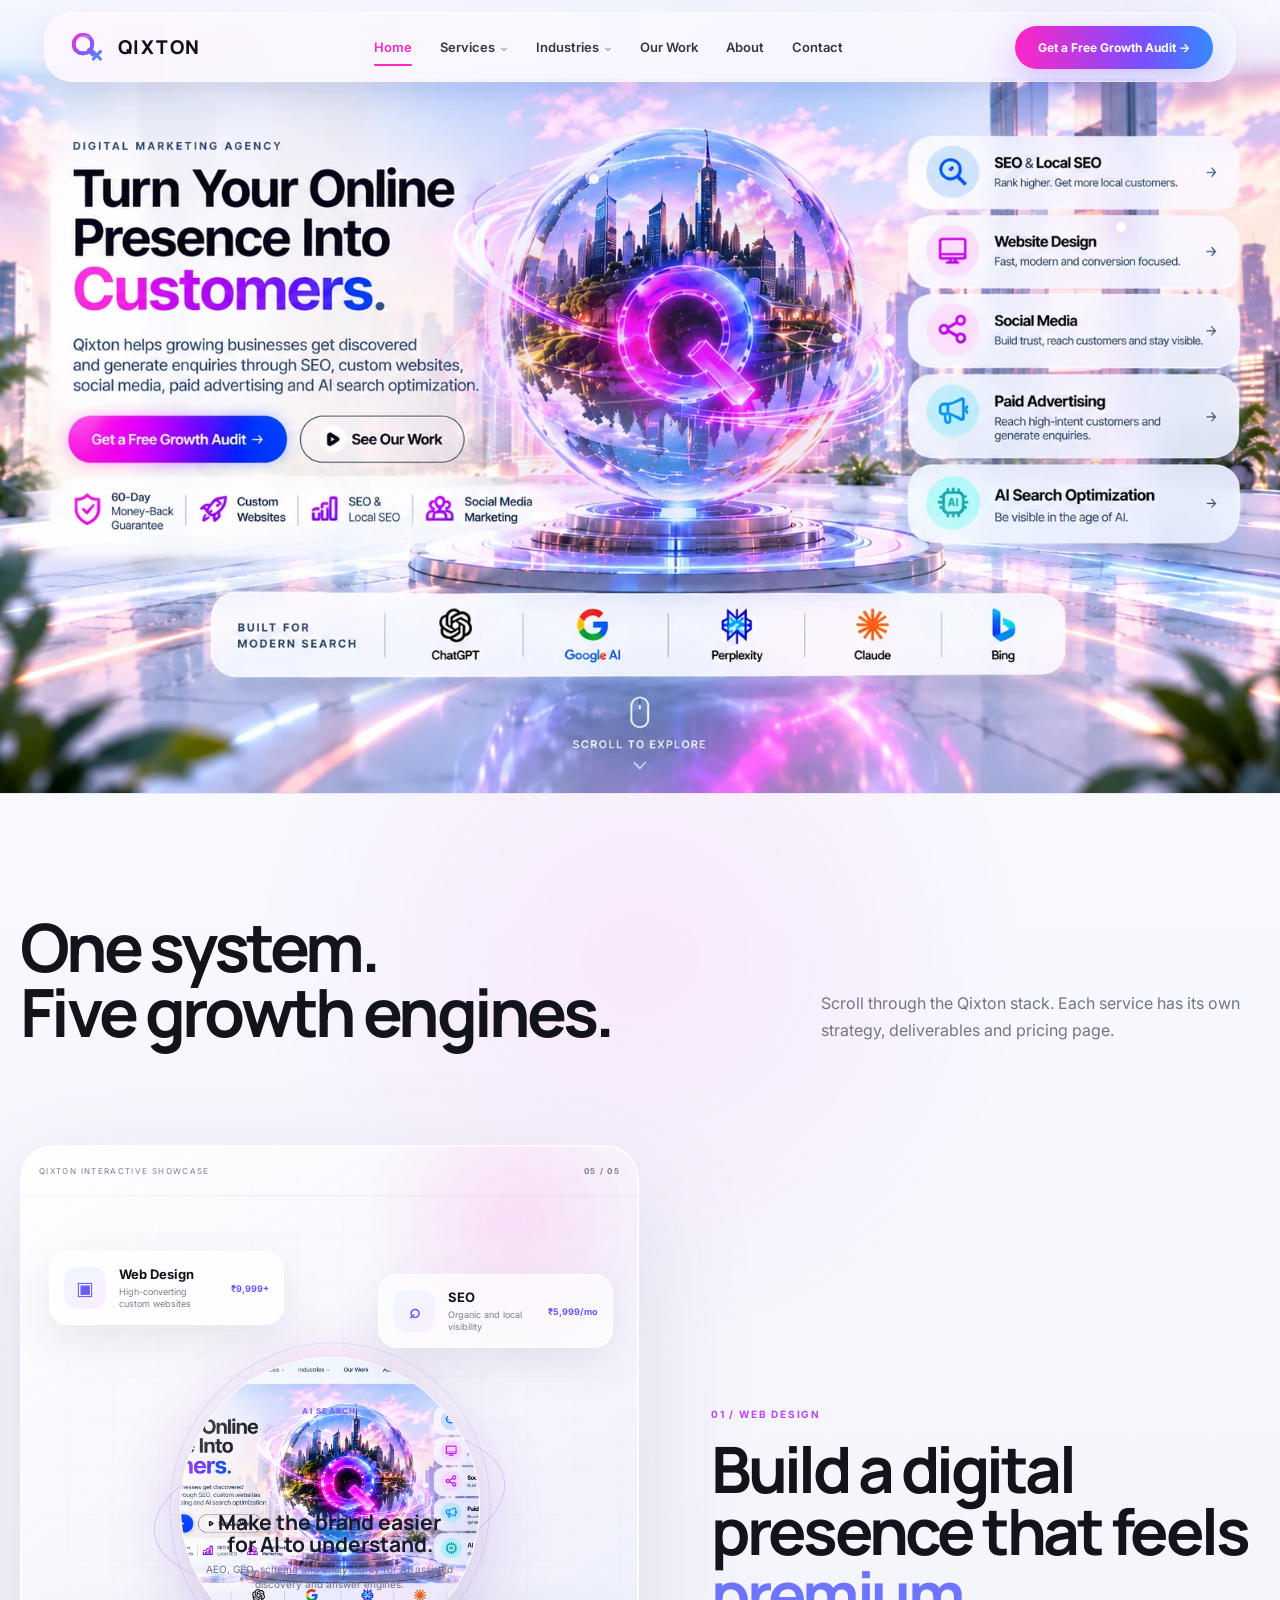
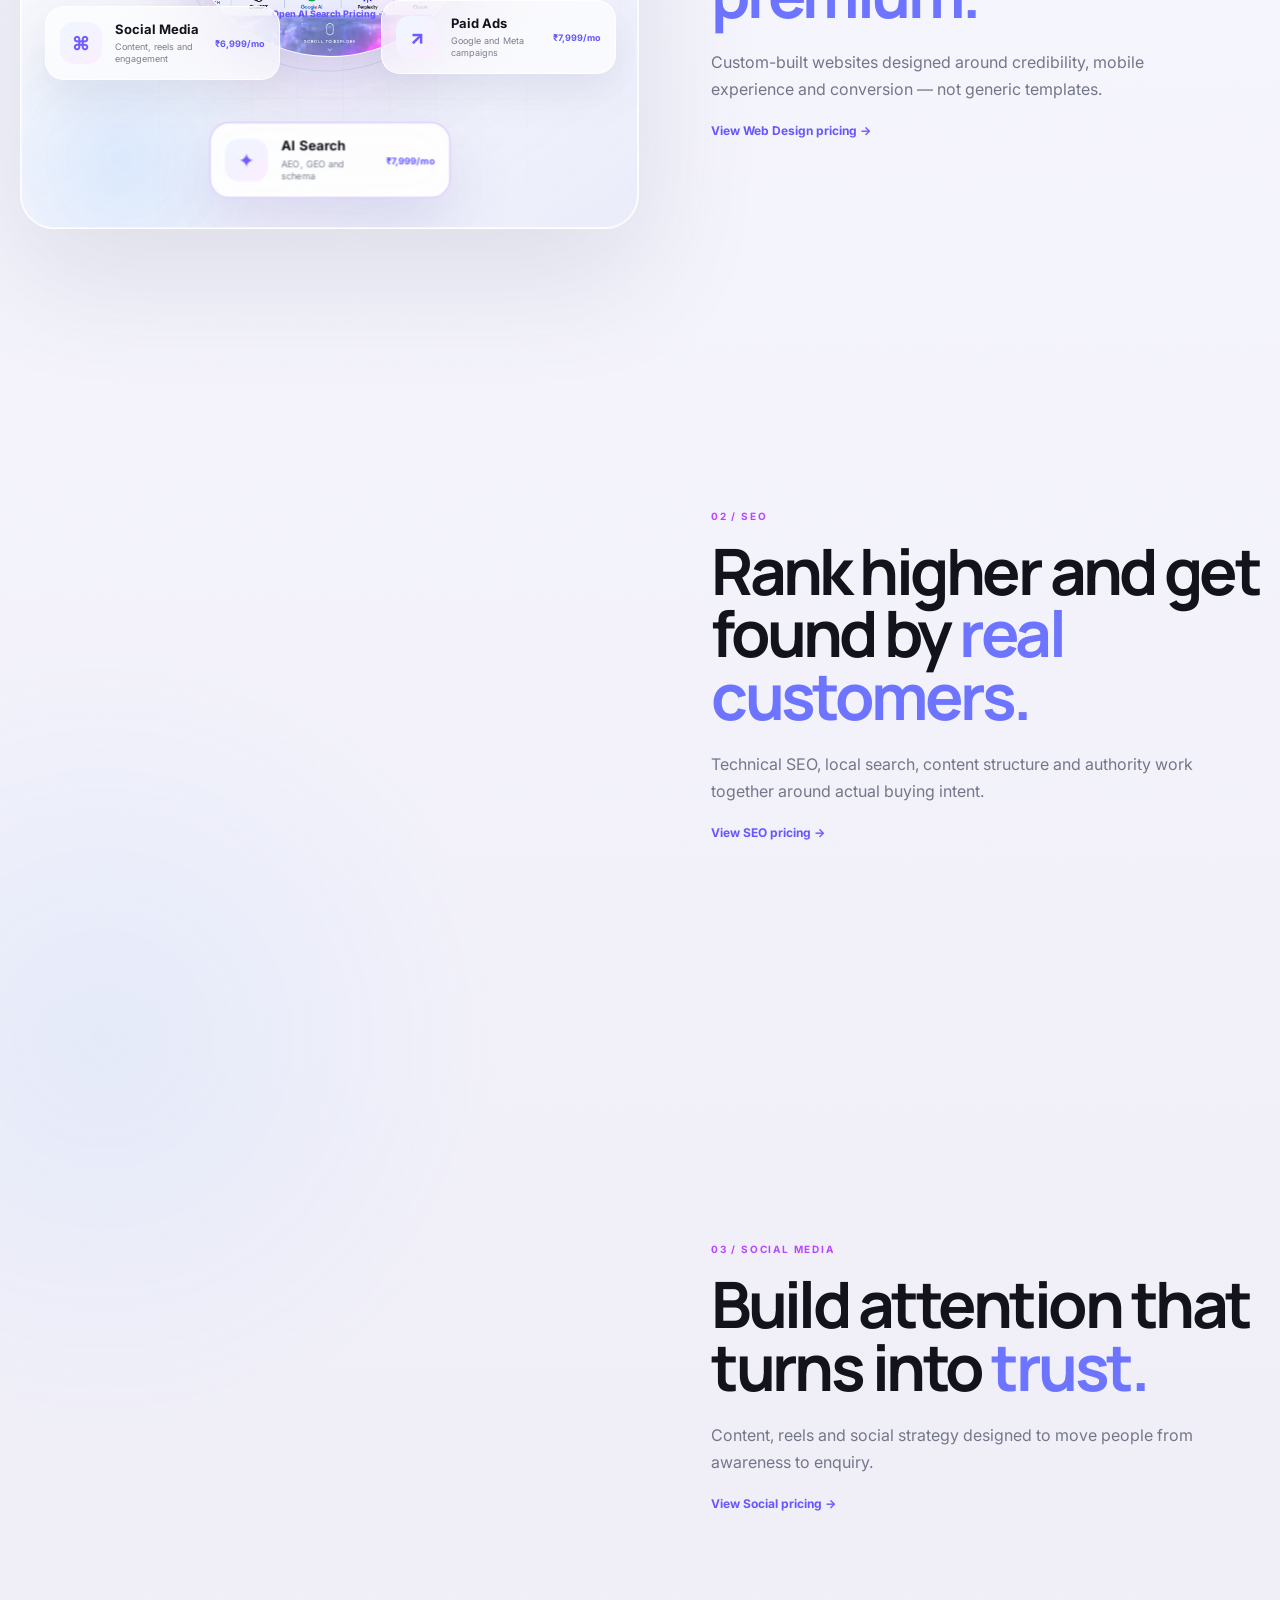
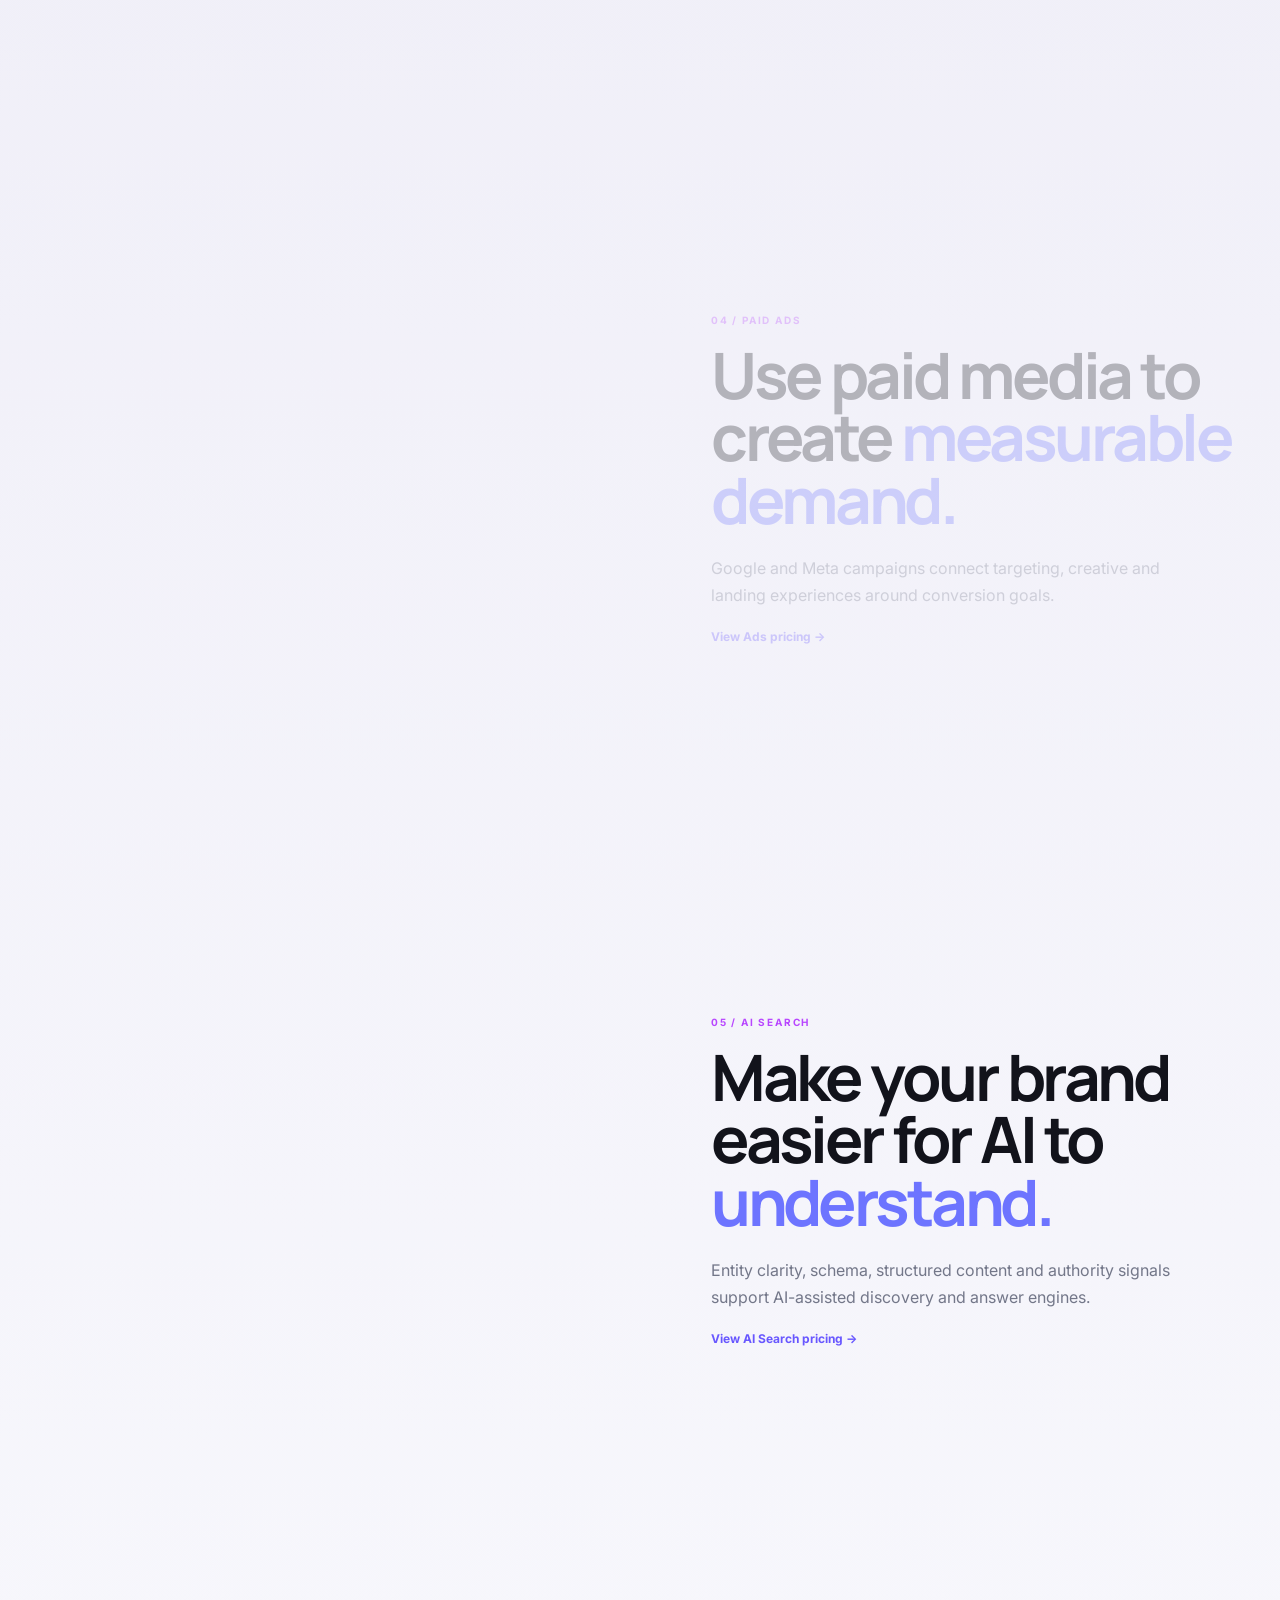
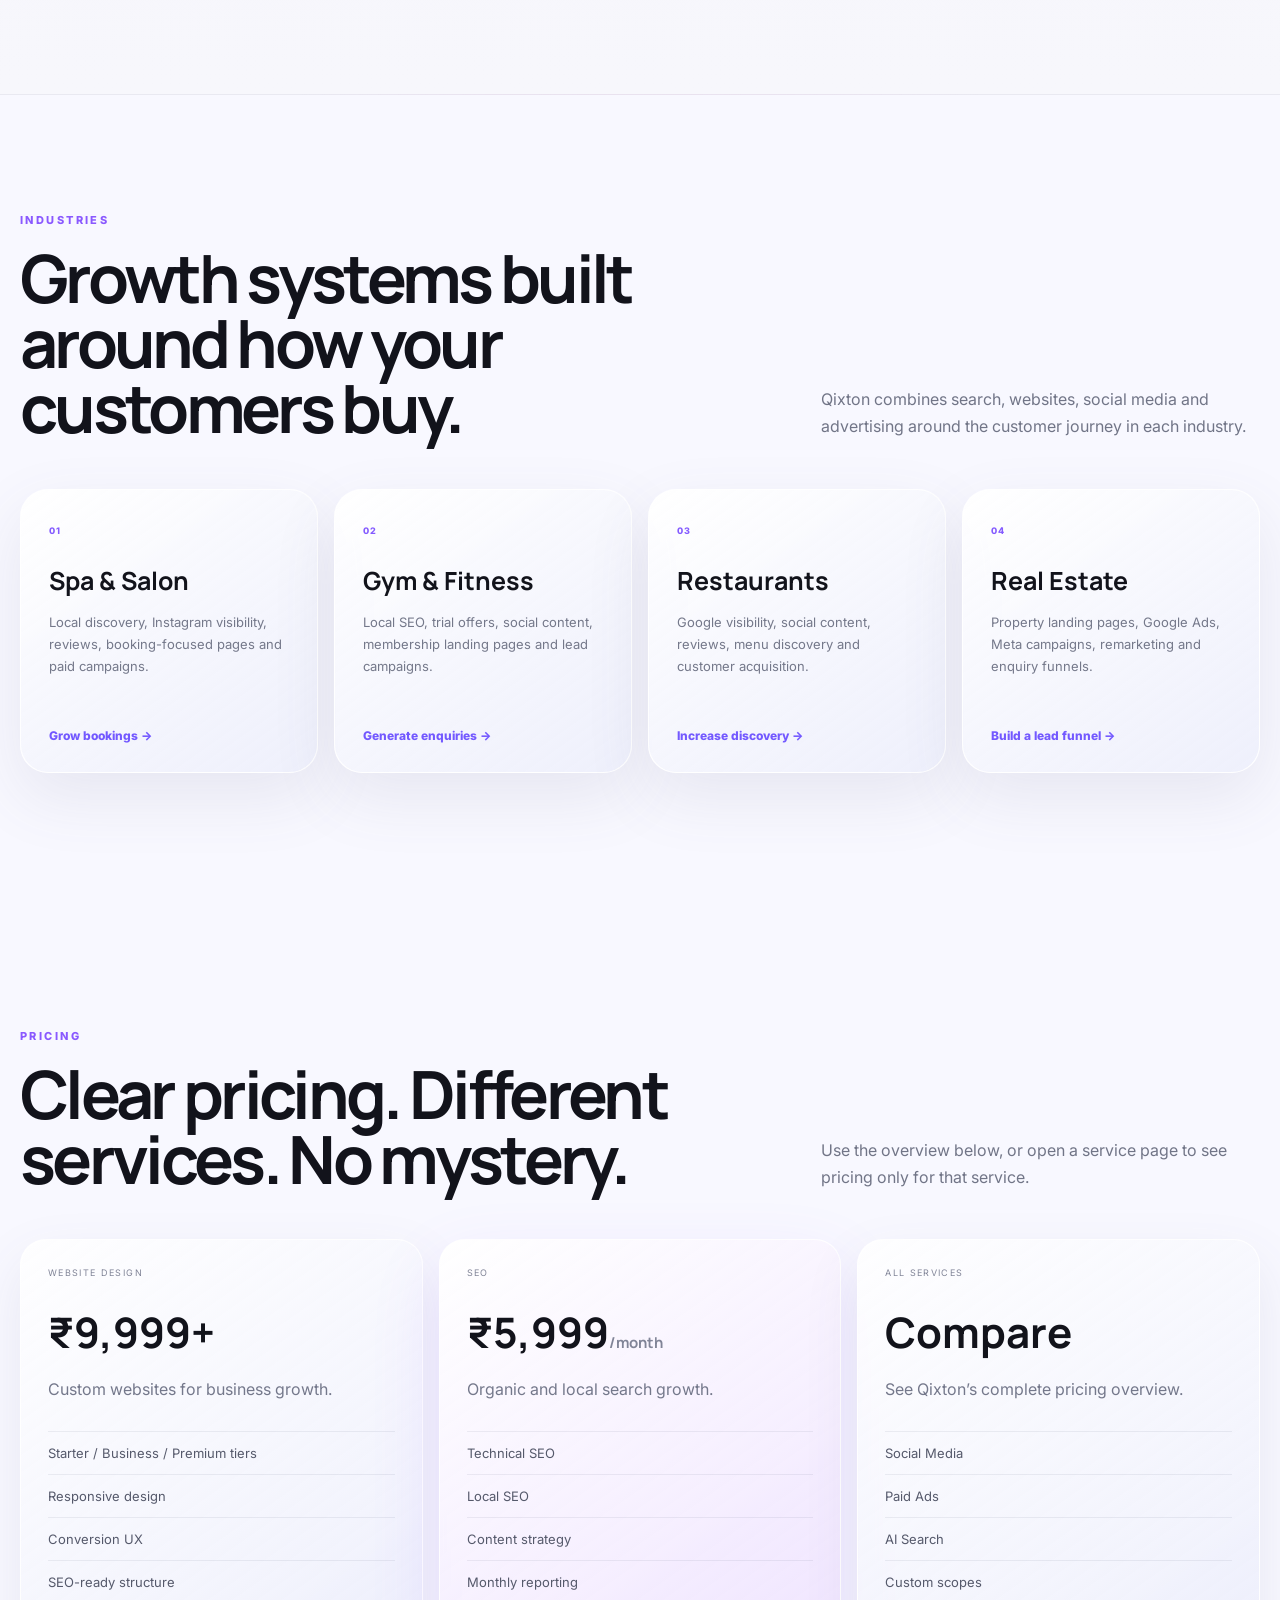
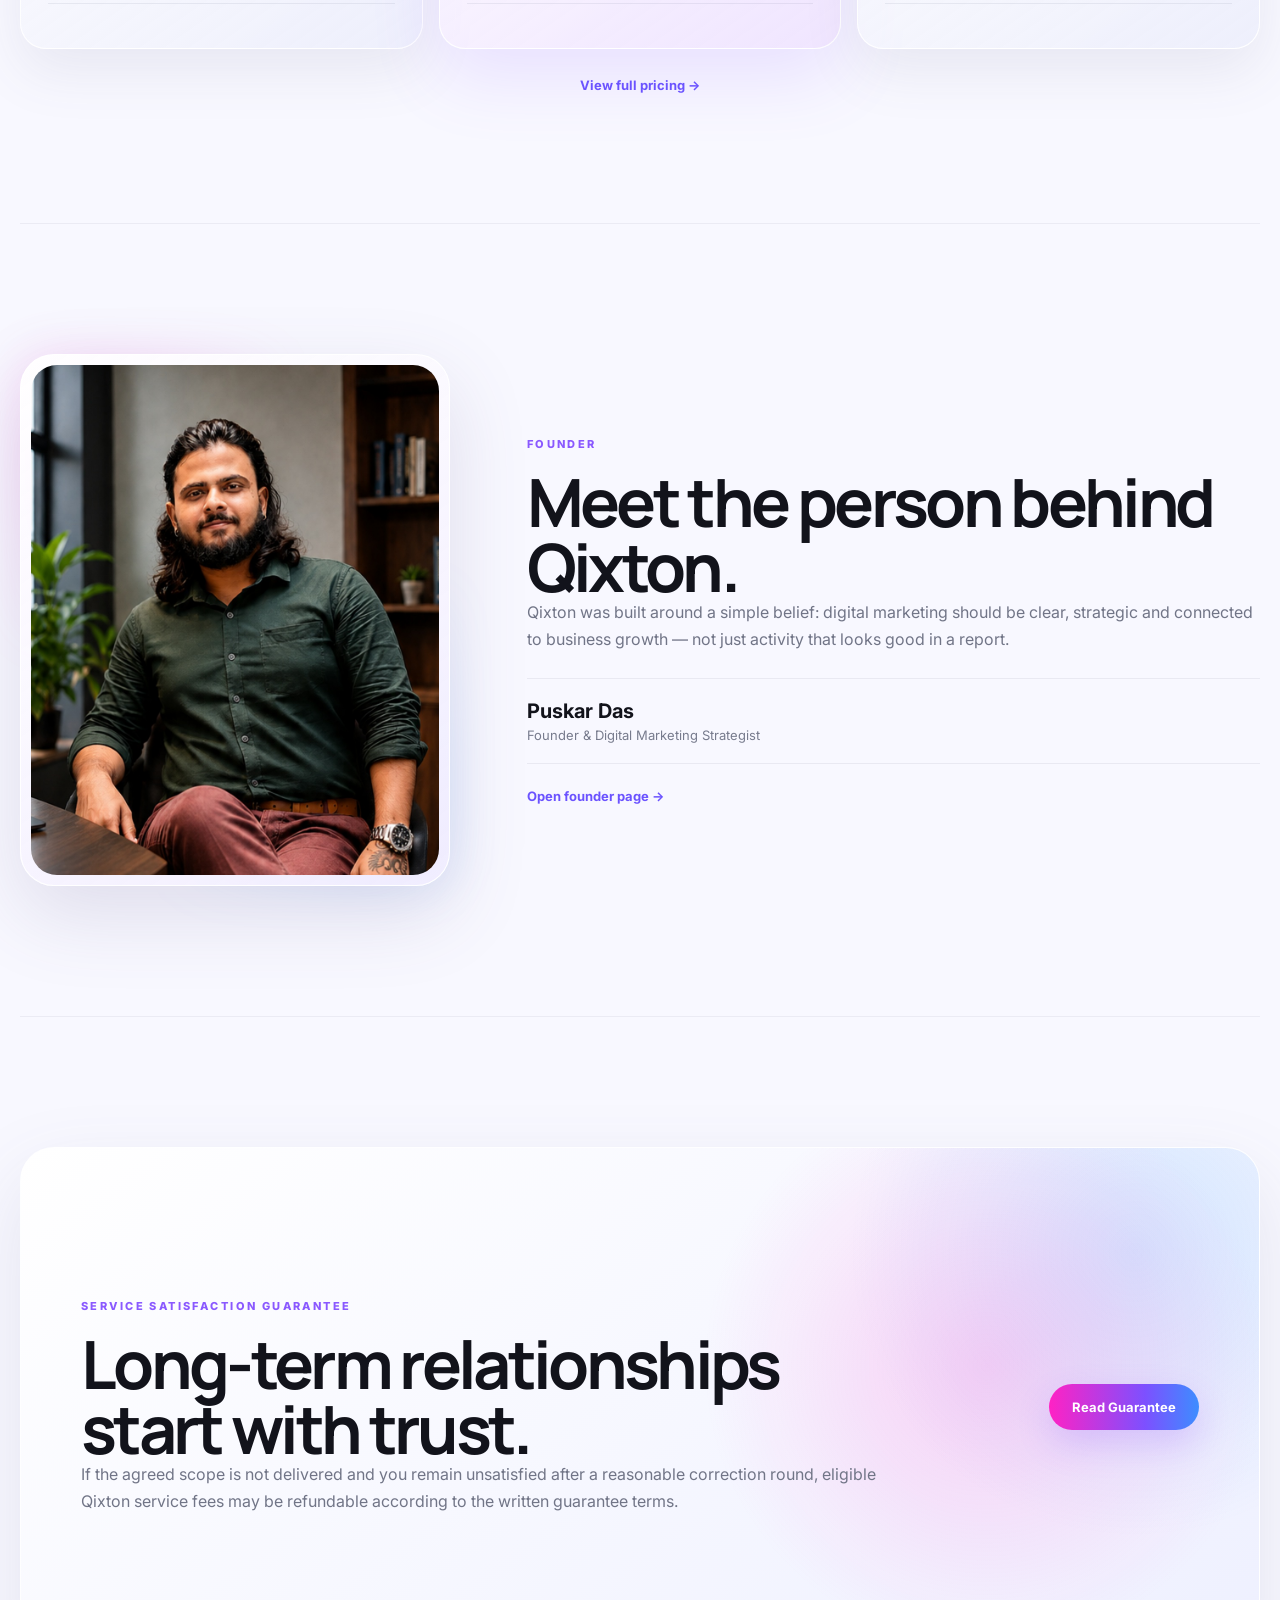
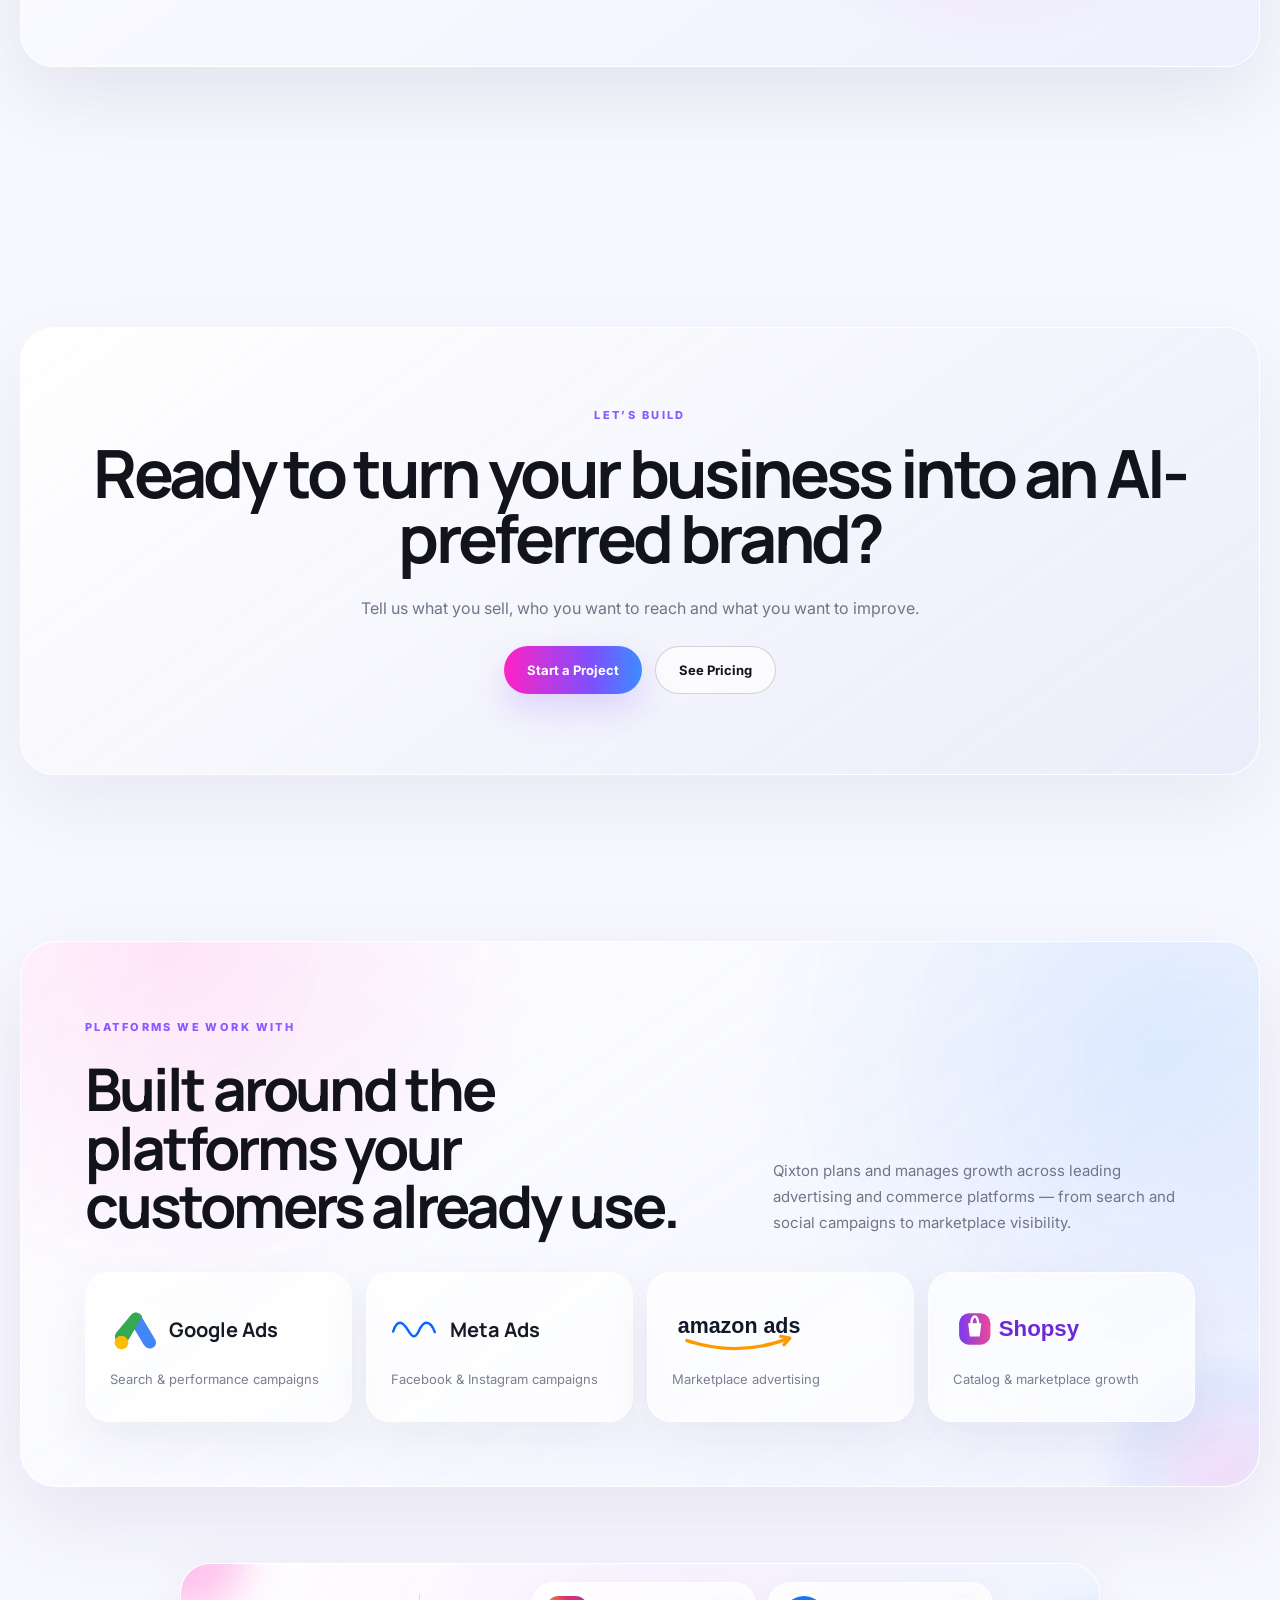
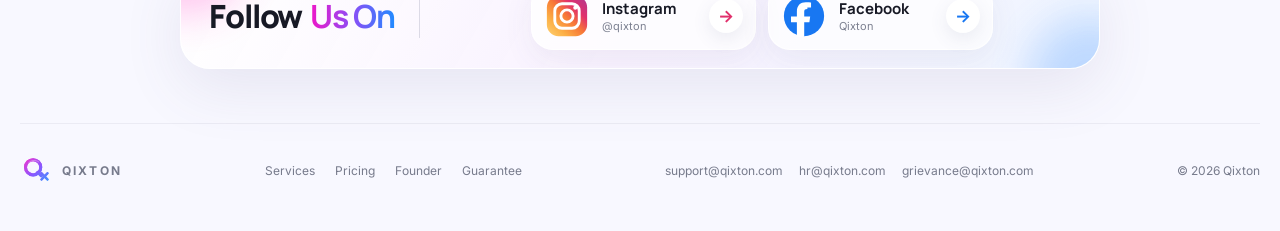
==== index.html @ c584d055 "Add files via upload" ====
<!DOCTYPE html>

<html lang="en">
<head>
<meta charset="utf-8"/>
<meta content="width=device-width, initial-scale=1" name="viewport"/>
<meta content="Qixton helps growing businesses generate enquiries through SEO, custom websites, social media, paid advertising and AI search optimization." name="description"/>
<title>Digital Marketing Agency for Growing Businesses | Qixton</title>
<link href="favicon.svg" rel="icon" type="image/svg+xml"/>
<link href="apple-touch-icon.png" rel="apple-touch-icon"/>
<meta content="#f8f7ff" name="theme-color"/>
<link href="https://fonts.googleapis.com" rel="preconnect"/>
<link crossorigin="" href="https://fonts.gstatic.com" rel="preconnect"/>
<link href="https://fonts.googleapis.com/css2?family=Inter:wght@400;500;600;700;800&amp;family=Manrope:wght@600;700;800&amp;display=swap" rel="stylesheet"/>
<link href="style.css" rel="stylesheet"/>
</head>
<body>
<div aria-hidden="true" class="cursor-glow"></div>
<header class="site-nav" id="siteNav">
<div class="shell nav-row-v2">
<a class="nav-brand-v2" href="#top"><img alt="Qixton" src="qx-mark.svg"/><span>QIXTON</span></a>
<button aria-label="Open menu" class="nav-mobile-btn" id="navMobileBtn">☰</button>
<nav aria-label="Primary navigation" class="nav-menu-v2" id="navMenuV2">
<a class="active" href="#top">Home</a>
<div class="nav-dropdown">
<button class="dropdown-toggle">Services <span>⌄</span></button>
<div class="dropdown-menu">
<a href="seo.html"><b>SEO &amp; Local SEO</b><span>Organic and local visibility</span></a>
<a href="web-design.html"><b>Website Design</b><span>Fast, modern, conversion-focused sites</span></a>
<a href="social-media.html"><b>Social Media</b><span>Content, reels and brand growth</span></a>
<a href="paid-ads.html"><b>Paid Advertising</b><span>Google and Meta campaigns</span></a>
<a href="ai-search.html"><b>AI Search Optimization</b><span>AEO, GEO and structured content</span></a>
<a href="pricing.html"><b>Pricing</b><span>Compare Qixton packages</span></a>
</div>
</div>
<div class="nav-dropdown">
<button class="dropdown-toggle">Industries <span>⌄</span></button>
<div class="dropdown-menu">
<a href="#industries"><b>Spa &amp; Salon</b><span>Bookings, local SEO and social growth</span></a>
<a href="#industries"><b>Gym &amp; Fitness</b><span>Membership and lead-generation systems</span></a>
<a href="#industries"><b>Restaurants</b><span>Local visibility and customer acquisition</span></a>
<a href="#industries"><b>Real Estate</b><span>Property enquiry and lead funnels</span></a>
</div>
</div>
<a href="#our-work">Our Work</a>
<a href="#about">About</a>
<a href="#contact">Contact</a>
</nav>
<div class="nav-actions-v2">
<a class="nav-get-started" href="#contact">Get a Free Growth Audit →</a>
</div>
</div>
</header>
<main id="top">
<section aria-label="Qixton homepage hero" class="hero-exact">
<img alt="Qixton digital marketing agency hero with SEO, website design, social media, paid advertising and AI search services" class="hero-reference" id="heroReference" src="hero-reference.webp"/>
<div class="mobile-hero-content">
  <div class="mobile-hero-copy">
    <span class="mobile-hero-kicker">DIGITAL MARKETING AGENCY</span>
    <h1>Turn Your Online Presence Into <span>Customers.</span></h1>
    <p>Qixton helps growing businesses get discovered and generate enquiries through SEO, custom websites, social media, paid advertising and AI search optimization.</p>
    <div class="mobile-hero-actions">
      <a class="gradient-btn" href="#contact">Get a Free Growth Audit →</a>
      <a class="outline-btn" href="#our-work">See Our Work</a>
    </div>
  </div>
  <div class="mobile-hero-orb" aria-hidden="true">
    <span class="mobile-orbit orbit-a"></span>
    <span class="mobile-orbit orbit-b"></span>
    <span class="mobile-orb-core"><img alt="" src="qx-mark.svg"/></span>
  </div>
  <div class="mobile-service-pills" aria-label="Qixton services">
    <a href="seo.html">SEO &amp; Local SEO</a>
    <a href="web-design.html">Website Design</a>
    <a href="social-media.html">Social Media</a>
    <a href="paid-ads.html">Paid Advertising</a>
    <a href="ai-search.html">AI Search</a>
  </div>
</div>
<div class="hero-shine shine-a"></div>
<div class="hero-shine shine-b"></div>
<div class="hero-particle hp1"></div><div class="hero-particle hp2"></div><div class="hero-particle hp3"></div>
<div class="hero-globe-motion" aria-hidden="true">
  <span class="globe-halo"></span>
  <span class="globe-orbit globe-orbit-a"></span>
  <span class="globe-orbit globe-orbit-b"></span>
  <span class="globe-sheen"></span>
</div>
<!-- Clickable hero service cards -->
<a aria-label="Get a free growth audit" class="hotspot hs-getstarted" href="#contact"></a>
<a aria-label="Get a free growth audit" class="hotspot hs-herocta" href="#contact"></a>
<a aria-label="See our work" class="hotspot hs-work" href="#our-work"></a>
<a aria-label="SEO and local SEO services" class="hotspot hs-web" href="seo.html"></a>
<a aria-label="Website design services" class="hotspot hs-seo" href="web-design.html"></a>
<a aria-label="Social media marketing" class="hotspot hs-social" href="social-media.html"></a>
<a aria-label="Paid advertising" class="hotspot hs-ads" href="paid-ads.html"></a>
<a aria-label="AI search optimization" class="hotspot hs-ai" href="ai-search.html"></a>
</section>
<section class="story-light story-v2" id="services">
<div class="shell section-heading services-title">
<h2>One system.<br/>Five growth engines.</h2>
<p>Scroll through the Qixton stack. Each service has its own strategy, deliverables and pricing page.</p>
</div>
<div class="shell story-grid-v2">
<div class="sticky-showcase-v2">
<div class="design3-stage">
<div class="stage-ambient sa1"></div><div class="stage-ambient sa2"></div>
<div class="stage-topline"><span>QIXTON INTERACTIVE SHOWCASE</span><b id="stageIndex">01 / 05</b></div>
<div class="showcase-orb-wrap">
<div class="showcase-ring r1"></div>
<div class="showcase-ring r2"></div>
<div class="showcase-orb">
<img alt="" src="hero-reference.webp"/>
</div>
<div class="pedestal"></div>
</div>
<a class="stage-service-card active" data-service-card="web" href="web-design.html">
<span class="svc-icon">▣</span><div><b>Web Design</b><small>High-converting custom websites</small></div><em>₹9,999+</em>
</a>
<a class="stage-service-card" data-service-card="seo" href="seo.html">
<span class="svc-icon">⌕</span><div><b>SEO</b><small>Organic and local visibility</small></div><em>₹5,999/mo</em>
</a>
<a class="stage-service-card" data-service-card="social" href="social-media.html">
<span class="svc-icon">⌘</span><div><b>Social Media</b><small>Content, reels and engagement</small></div><em>₹6,999/mo</em>
</a>
<a class="stage-service-card" data-service-card="ads" href="paid-ads.html">
<span class="svc-icon">↗</span><div><b>Paid Ads</b><small>Google and Meta campaigns</small></div><em>₹7,999/mo</em>
</a>
<a class="stage-service-card" data-service-card="ai" href="ai-search.html">
<span class="svc-icon">✦</span><div><b>AI Search</b><small>AEO, GEO and schema</small></div><em>₹7,999/mo</em>
</a>
<div class="stage-active-copy">
<small id="stageEyebrow">WEB DESIGN</small>
<strong id="stageTitle">A premium digital first impression.</strong>
<p id="stageBody">Custom-built websites designed around trust, clarity, speed and conversion.</p>
<a href="web-design.html" id="stageLink">Open Web Design Pricing →</a>
</div>
</div>
</div>
<div class="story-copy story-copy-v2">
<article class="story-step active" data-index="01 / 05" data-step="web"><span>01 / WEB DESIGN</span><h2>Build a digital presence that feels <em>premium.</em></h2><p>Custom-built websites designed around credibility, mobile experience and conversion — not generic templates.</p><a href="web-design.html">View Web Design pricing →</a></article>
<article class="story-step" data-index="02 / 05" data-step="seo"><span>02 / SEO</span><h2>Rank higher and get found by <em>real customers.</em></h2><p>Technical SEO, local search, content structure and authority work together around actual buying intent.</p><a href="seo.html">View SEO pricing →</a></article>
<article class="story-step" data-index="03 / 05" data-step="social"><span>03 / SOCIAL MEDIA</span><h2>Build attention that turns into <em>trust.</em></h2><p>Content, reels and social strategy designed to move people from awareness to enquiry.</p><a href="social-media.html">View Social pricing →</a></article>
<article class="story-step" data-index="04 / 05" data-step="ads"><span>04 / PAID ADS</span><h2>Use paid media to create <em>measurable demand.</em></h2><p>Google and Meta campaigns connect targeting, creative and landing experiences around conversion goals.</p><a href="paid-ads.html">View Ads pricing →</a></article>
<article class="story-step" data-index="05 / 05" data-step="ai"><span>05 / AI SEARCH</span><h2>Make your brand easier for AI to <em>understand.</em></h2><p>Entity clarity, schema, structured content and authority signals support AI-assisted discovery and answer engines.</p><a href="ai-search.html">View AI Search pricing →</a></article>
</div>
</div>
</section>
<section class="industries-light shell" id="industries">
<div class="section-kicker">INDUSTRIES</div>
<div class="section-heading"><h2>Growth systems built around how your customers buy.</h2><p>Qixton combines search, websites, social media and advertising around the customer journey in each industry.</p></div>
<div class="industry-grid">
<article><span>01</span><h3>Spa &amp; Salon</h3><p>Local discovery, Instagram visibility, reviews, booking-focused pages and paid campaigns.</p><a href="#contact">Grow bookings →</a></article>
<article><span>02</span><h3>Gym &amp; Fitness</h3><p>Local SEO, trial offers, social content, membership landing pages and lead campaigns.</p><a href="#contact">Generate enquiries →</a></article>
<article><span>03</span><h3>Restaurants</h3><p>Google visibility, social content, reviews, menu discovery and customer acquisition.</p><a href="#contact">Increase discovery →</a></article>
<article><span>04</span><h3>Real Estate</h3><p>Property landing pages, Google Ads, Meta campaigns, remarketing and enquiry funnels.</p><a href="#contact">Build a lead funnel →</a></article>
</div>
</section><section class="pricing-light shell" id="pricing">
<div class="section-kicker">PRICING</div>
<div class="section-heading"><h2>Clear pricing. Different services. No mystery.</h2><p>Use the overview below, or open a service page to see pricing only for that service.</p></div>
<div class="pricing-grid">
<a class="price-card" href="web-design.html#pricing"><small>WEBSITE DESIGN</small><h3>₹9,999+</h3><p>Custom websites for business growth.</p><ul><li>Starter / Business / Premium tiers</li><li>Responsive design</li><li>Conversion UX</li><li>SEO-ready structure</li></ul></a>
<a class="price-card featured" href="seo.html#pricing"><small>SEO</small><h3>₹5,999<span>/month</span></h3><p>Organic and local search growth.</p><ul><li>Technical SEO</li><li>Local SEO</li><li>Content strategy</li><li>Monthly reporting</li></ul></a>
<a class="price-card" href="pricing.html"><small>ALL SERVICES</small><h3>Compare</h3><p>See Qixton’s complete pricing overview.</p><ul><li>Social Media</li><li>Paid Ads</li><li>AI Search</li><li>Custom scopes</li></ul></a>
</div>
<a class="page-link" href="pricing.html">View full pricing →</a>
</section>
<section class="founder-light shell" id="about">
<div class="founder-photo"><img alt="Puskar Das, Founder of Qixton" src="founder-puskar.jpg"/></div>
<div class="founder-copy"><div class="section-kicker">FOUNDER</div><h2>Meet the person behind Qixton.</h2><p>Qixton was built around a simple belief: digital marketing should be clear, strategic and connected to business growth — not just activity that looks good in a report.</p><div class="founder-sign"><b>Puskar Das</b><span>Founder &amp; Digital Marketing Strategist</span></div><a class="page-link left" href="founder.html">Open founder page →</a></div>
</section>
<section class="guarantee-light shell">
<div class="guarantee-card"><div><div class="section-kicker">SERVICE SATISFACTION GUARANTEE</div><h2>Long-term relationships start with trust.</h2><p>If the agreed scope is not delivered and you remain unsatisfied after a reasonable correction round, eligible Qixton service fees may be refundable according to the written guarantee terms.</p></div><a class="gradient-btn" href="guarantee.html">Read Guarantee</a></div>
</section>
<section class="contact-light shell" id="contact">
<div class="contact-card"><div class="section-kicker">LET’S BUILD</div><h2>Ready to turn your business into an AI-preferred brand?</h2><p>Tell us what you sell, who you want to reach and what you want to improve.</p><div class="contact-actions"><a class="gradient-btn" href="contact-form.html">Start a Project</a><a class="outline-btn" href="pricing.html">See Pricing</a></div></div>
</section>
<section class="partners-end shell" id="partners">
  <div class="partners-end-card">
    <div class="partners-end-copy">
      <div class="section-kicker">PLATFORMS WE WORK WITH</div>
      <h2>Built around the platforms your customers already use.</h2>
      <p>Qixton plans and manages growth across leading advertising and commerce platforms — from search and social campaigns to marketplace visibility.</p>
    </div>
    <div class="partners-logo-grid" aria-label="Platforms Qixton works with">
      <article class="partner-logo-card google-partner">
        <div class="partner-logo-lockup"><img src="google-ads-logo.svg" alt="Google Ads logo"><strong>Google Ads</strong></div>
        <span>Search &amp; performance campaigns</span>
      </article>
      <article class="partner-logo-card meta-partner">
        <div class="partner-logo-lockup"><img src="meta-logo.svg" alt="Meta logo"><strong>Meta Ads</strong></div>
        <span>Facebook &amp; Instagram campaigns</span>
      </article>
      <article class="partner-logo-card amazon-partner">
        <img class="partner-wordmark" src="amazon-ads-logo.svg" alt="Amazon Ads logo">
        <span>Marketplace advertising</span>
      </article>
      <article class="partner-logo-card shopsy-partner">
        <img class="partner-wordmark" src="shopsy-logo.svg" alt="Shopsy logo">
        <span>Catalog &amp; marketplace growth</span>
      </article>
    </div>
  </div>
</section>
<section class="social-follow shell" aria-labelledby="socialFollowTitle">
  <div class="social-follow-card">
    <div class="social-follow-title" id="socialFollowTitle"><span>Follow</span> <strong>Us On</strong></div>
    <div class="social-follow-links">
      <a class="social-follow-link instagram" href="https://www.instagram.com/qixton?stkn=MWM4N2Zqc3AzZ203OA%3D%3D&amp;utm_source=qr" target="_blank" rel="noopener noreferrer" aria-label="Follow Qixton on Instagram">
        <img src="instagram-icon.svg" alt="" aria-hidden="true">
        <span><b>Instagram</b><small>@qixton</small></span>
        <em aria-hidden="true">→</em>
      </a>
      <a class="social-follow-link facebook" href="https://www.facebook.com/share/1Dnm8bhb3w/?mibextid=wwXIfr" target="_blank" rel="noopener noreferrer" aria-label="Follow Qixton on Facebook">
        <img src="facebook-icon.svg" alt="" aria-hidden="true">
        <span><b>Facebook</b><small>Qixton</small></span>
        <em aria-hidden="true">→</em>
      </a>
    </div>
  </div>
</section>
</main>
<footer class="footer-light shell"><div class="footer-brand"><img alt="" src="qx-mark.svg"/><b>QIXTON</b></div><div><a href="#services">Services</a><a href="pricing.html">Pricing</a><a href="founder.html">Founder</a><a href="guarantee.html">Guarantee</a></div><div class="footer-emails"><a href="mailto:support@qixton.com">support@qixton.com</a><a href="mailto:hr@qixton.com">hr@qixton.com</a><a href="mailto:grievance@qixton.com">grievance@qixton.com</a></div><span>© <span id="year"></span> Qixton</span></footer>
<script src="script.js"></script>
</body>
</html>
---- style.css ----
:root{
  --ink:#12121a;--muted:#5d6070;--line:rgba(63,67,91,.13);--glass:rgba(255,255,255,.64);
  --pink:#ff24c8;--purple:#7b4dff;--blue:#2e83ff;--cyan:#47d8ff;--bg:#f7f7ff;--max:1440px;
}
*{box-sizing:border-box} html{scroll-behavior:smooth} body{margin:0;font-family:Inter,system-ui,sans-serif;background:linear-gradient(180deg,#f7f8ff,#f6f4fb 60%,#fbfaff);color:var(--ink);overflow-x:hidden} a{text-decoration:none;color:inherit} img{display:block;max-width:100%}.shell{width:min(var(--max),calc(100% - 40px));margin:auto}.cursor-glow{position:fixed;width:380px;height:380px;border-radius:50%;left:50%;top:30%;transform:translate(-50%,-50%);pointer-events:none;z-index:50;background:radial-gradient(circle,rgba(255,36,200,.09),rgba(46,131,255,.04) 35%,transparent 70%);mix-blend-mode:multiply}
.hero-exact{position:relative;width:100%;aspect-ratio:16/9;min-height:100vh;overflow:hidden;background:#eef0fb}.hero-reference{position:absolute;inset:0;width:100%;height:100%;object-fit:cover;object-position:center;transform:scale(1.001);transition:transform .3s ease}.hero-exact:hover .hero-reference{transform:scale(1.008)}.hero-shine{position:absolute;border-radius:50%;pointer-events:none;filter:blur(3px);mix-blend-mode:screen}.shine-a{width:320px;height:320px;left:38%;top:34%;background:radial-gradient(circle,rgba(255,255,255,.28),rgba(255,49,204,.09) 35%,transparent 70%);animation:shineFloat 7s ease-in-out infinite}.shine-b{width:260px;height:260px;right:16%;bottom:15%;background:radial-gradient(circle,rgba(255,255,255,.2),rgba(58,173,255,.08) 35%,transparent 70%);animation:shineFloat 8.5s ease-in-out infinite reverse}@keyframes shineFloat{50%{transform:translateY(-18px) translateX(8px)}}.hero-particle{position:absolute;width:10px;height:10px;border-radius:50%;background:#fff;box-shadow:0 0 20px rgba(255,54,207,.7);animation:particleFloat 5s ease-in-out infinite}.hp1{left:46%;top:22%}.hp2{left:65%;top:42%;animation-delay:.7s}.hp3{right:12%;top:28%;animation-delay:1.3s}@keyframes particleFloat{50%{transform:translateY(-16px) scale(1.15)}}
.hotspot{position:absolute;z-index:5;display:block}.hs-home{left:31.5%;top:1.5%;width:5.5%;height:6%}.hs-services{left:38%;top:1.5%;width:6%;height:6%}.hs-pricing{left:44.8%;top:1.5%;width:5%;height:6%}.hs-founder{left:51%;top:1.5%;width:5.3%;height:6%}.hs-guarantee{left:57.5%;top:1.5%;width:6.4%;height:6%}.hs-contact{left:64.7%;top:1.5%;width:5.5%;height:6%}.hs-getstarted{right:4.5%;top:1.5%;width:10.5%;height:6.5%}.hs-herocta{left:5%;top:50.5%;width:15.2%;height:6.6%}.hs-work{left:20.8%;top:50.5%;width:11.8%;height:6.6%}.hs-web{right:4.5%;top:15.3%;width:24%;height:8.8%}.hs-seo{right:4.5%;top:25.5%;width:24%;height:8.8%}.hs-social{right:4.5%;top:35.8%;width:24%;height:8.8%}.hs-ads{right:4.5%;top:46.1%;width:24%;height:8.8%}.hs-ai{right:4.5%;top:56.4%;width:24%;height:8.8%}
.story-light{background:linear-gradient(180deg,#f7f8ff,#f0eff8 50%,#f8f7fc);border-top:1px solid rgba(95,97,119,.1);border-bottom:1px solid rgba(95,97,119,.1)}.story-grid{display:grid;grid-template-columns:1.05fr .95fr;gap:76px;align-items:start}.sticky-showcase{position:sticky;top:0;height:100vh;display:grid;place-items:center}.glass-stage{width:100%;height:min(76vh,720px);position:relative;border-radius:34px;border:1px solid rgba(255,255,255,.86);overflow:hidden;background:radial-gradient(circle at 65% 42%,rgba(255,71,205,.13),transparent 31%),radial-gradient(circle at 26% 75%,rgba(64,153,255,.13),transparent 29%),linear-gradient(145deg,rgba(255,255,255,.83),rgba(229,231,248,.72));box-shadow:0 40px 120px rgba(79,83,120,.16),inset 0 0 0 1px rgba(255,255,255,.72);backdrop-filter:blur(20px)}.stage-grid{position:absolute;inset:0;background-image:linear-gradient(rgba(81,84,110,.045) 1px,transparent 1px),linear-gradient(90deg,rgba(81,84,110,.045) 1px,transparent 1px);background-size:42px 42px;mask-image:radial-gradient(circle,#000 12%,transparent 85%)}.stage-label{position:absolute;top:0;left:0;right:0;height:50px;padding:0 18px;display:flex;align-items:center;justify-content:space-between;font-size:8px;letter-spacing:.16em;color:#777b8f;border-bottom:1px solid rgba(77,80,103,.08);z-index:10}.stage-label b{font-weight:600;color:#44475a}.stage-scene{position:absolute;inset:50px 0 0;opacity:0;visibility:hidden;transform:scale(.97);transition:opacity .5s ease,transform .6s ease,visibility .5s}.stage-scene.active{opacity:1;visibility:visible;transform:scale(1)}
.web-window{position:absolute;border-radius:22px;border:1px solid rgba(255,255,255,.88);background:rgba(255,255,255,.52);backdrop-filter:blur(20px);box-shadow:0 28px 80px rgba(78,82,118,.18)}.ww-back{width:60%;height:53%;left:10%;top:15%;transform:rotate(-6deg);opacity:.65}.ww-main{width:70%;height:62%;left:15%;top:18%;overflow:hidden}.window-bar{height:34px;border-bottom:1px solid rgba(69,72,96,.08);display:flex;gap:6px;align-items:center;padding:0 12px}.window-bar i{width:6px;height:6px;border-radius:50%;background:#c8cad5}.window-layout{height:calc(100% - 34px);position:relative;padding:30px}.wl-copy{width:48%;padding-top:30px}.wl-copy span{display:block;height:9px;border-radius:8px;background:#d4d5de;margin-bottom:10px}.wl-copy span:nth-child(2){width:78%;background:#c8cae5}.wl-copy b{display:block;width:95px;height:28px;border-radius:999px;background:linear-gradient(90deg,var(--pink),var(--blue));margin-top:22px}.wl-orb{position:absolute;right:28px;top:56px;width:150px;height:150px;border-radius:50%;background:radial-gradient(circle at 32% 28%,#fff,#ff8ee1 13%,#7f5bff 48%,#2d3f8f 74%);box-shadow:0 0 50px rgba(255,64,202,.23)}.phone-card{position:absolute;right:8%;bottom:7%;width:100px;height:205px;border-radius:24px;border:5px solid rgba(79,82,110,.14);background:rgba(255,255,255,.78);padding:25px 10px;transform:rotate(4deg);box-shadow:0 24px 70px rgba(80,84,119,.16)}.phone-card i{position:absolute;top:7px;left:50%;transform:translateX(-50%);width:40px;height:6px;border-radius:999px;background:#d4d4df}.phone-card span{display:block;height:34px;border-radius:9px;background:#e7e7ef;margin-bottom:8px}.phone-card span:nth-of-type(2){height:76px;background:linear-gradient(145deg,#ff86de,#82b6ff)}.glass-badge,.mini-chip{position:absolute;padding:8px 12px;border-radius:999px;border:1px solid rgba(255,255,255,.88);background:rgba(255,255,255,.64);font-size:9px;color:#65697c;box-shadow:0 10px 30px rgba(84,87,120,.12)}.gb1{left:7%;bottom:16%}.gb2{right:7%;top:22%}
.search-panel{position:absolute;left:8%;top:16%;width:68%;display:grid;gap:12px}.search-bar{height:60px;border-radius:18px;background:rgba(255,255,255,.9);display:flex;align-items:center;gap:12px;padding:0 18px;box-shadow:0 18px 50px rgba(85,88,123,.14)}.search-bar span{font-size:24px;color:#4b74ff}.search-bar b{flex:1;font-size:12px}.search-bar i{font-style:normal;color:#8c8fa3}.search-result{min-height:78px;border-radius:16px;border:1px solid rgba(255,255,255,.9);background:rgba(255,255,255,.55);display:flex;gap:14px;align-items:center;padding:14px}.search-result.sr1{background:linear-gradient(110deg,rgba(255,255,255,.9),rgba(239,230,255,.86));box-shadow:0 16px 40px rgba(112,99,166,.12)}.search-result em{font-style:normal;color:#a0a3b2;font-size:12px}.search-result small{display:block;font-size:7px;letter-spacing:.13em;color:#2998ff}.search-result h4{margin:3px 0;font-size:14px}.search-result p{margin:0;color:#818596;font-size:9px}.line{width:66%;height:8px;border-radius:5px;background:#d9dbe5}.line.short{width:46%}.seo-orb{position:absolute;right:8%;bottom:16%;width:170px;height:170px;border-radius:50%;display:grid;place-items:center;font-family:Manrope;font-size:44px;font-weight:800;color:#fff;background:radial-gradient(circle at 35% 30%,#fff,#ff8ee1 10%,#655cff 50%,#3088ee 75%);box-shadow:0 22px 55px rgba(99,99,178,.2)}.mc1{right:12%;top:22%}.mc2{right:4%;top:37%}.mc3{right:25%;top:46%}
.social-phone{position:absolute;left:34%;top:12%;width:218px;height:410px;border-radius:34px;background:rgba(255,255,255,.82);border:6px solid rgba(101,106,140,.12);box-shadow:0 30px 80px rgba(90,94,130,.18);padding:20px 12px}.phone-notch{position:absolute;top:5px;left:50%;transform:translateX(-50%);width:70px;height:10px;border-radius:999px;background:#d5d5df}.social-post{height:255px;border-radius:20px;margin-top:24px;background:radial-gradient(circle at 60% 35%,#ff92e0,#9a7dff 40%,#68b7ff 78%);position:relative;overflow:hidden;display:flex;align-items:flex-end;padding:20px}.social-post b{position:relative;z-index:2;font-family:Manrope;font-size:27px;line-height:.88;letter-spacing:-.05em}.social-post i{position:absolute;width:145px;height:145px;border-radius:50%;border:2px solid rgba(255,255,255,.65);right:-30px;top:20px}.social-actions{display:flex;gap:8px;margin-top:14px}.social-actions i{width:17px;height:17px;border:1px solid #b8bbca;border-radius:50%}.social-float{position:absolute;min-width:118px;border-radius:17px;background:rgba(255,255,255,.66);border:1px solid rgba(255,255,255,.9);padding:13px;box-shadow:0 16px 45px rgba(82,88,122,.14)}.social-float small{display:block;color:#7c8091;font-size:7px}.social-float b{display:block;margin-top:5px}.sf1{left:8%;top:25%}.sf2{right:8%;top:34%}.sf3{left:10%;bottom:18%}
.ads-dashboard{position:absolute;inset:10%;border-radius:25px;background:rgba(255,255,255,.68);border:1px solid rgba(255,255,255,.9);box-shadow:0 26px 70px rgba(88,92,126,.15);padding:22px}.ad-head{display:flex;justify-content:space-between;font-size:8px;letter-spacing:.15em;color:#7a7e90}.ad-head b{color:#39aa8a}.ad-chart{height:58%;position:relative}.ad-chart svg{width:100%;height:100%}.ad-chart path{fill:none;stroke:#ff46c7;stroke-width:3;filter:drop-shadow(0 0 5px rgba(255,70,199,.45))}.ad-metrics{display:grid;grid-template-columns:repeat(3,1fr);gap:10px}.ad-metrics div{background:rgba(248,249,255,.9);border:1px solid rgba(107,111,141,.08);border-radius:15px;padding:14px}.ad-metrics small{display:block;color:#8a8e9f;font-size:8px}.ad-metrics b{display:block;margin-top:5px;font-size:22px;color:#5662ff}
.ai-query,.ai-answer{position:absolute;left:14%;width:72%;border-radius:20px;background:rgba(255,255,255,.68);border:1px solid rgba(255,255,255,.92);box-shadow:0 20px 60px rgba(91,95,129,.14);backdrop-filter:blur(20px)}.ai-query{top:24%;padding:17px 20px;display:flex;align-items:center;gap:12px}.ai-query i{font-style:normal;color:#2faeff;font-size:20px}.ai-query p{margin:0;flex:1;font-size:12px}.ai-query span{font-size:7px;letter-spacing:.15em;color:#888c9e}.ai-answer{top:44%;padding:22px}.ai-top{display:flex;gap:12px;align-items:center}.ai-top>b{width:35px;height:35px;border-radius:50%;display:grid;place-items:center;background:linear-gradient(135deg,#5edcff,#ff6ed6);font-family:Manrope}.ai-top small{display:block;font-size:7px;letter-spacing:.14em;color:#2887ff}.ai-top h4{margin:3px 0 0}.ai-answer>p{font-size:10px;line-height:1.6;color:#7d8191;margin:15px 0}.ai-pills{display:flex;gap:8px}.ai-pills span{font-size:7px;border:1px solid rgba(67,133,255,.2);padding:7px 9px;border-radius:999px;background:#fff}.ai-dot{position:absolute;width:10px;height:10px;border-radius:50%;background:#4dd7ff;box-shadow:0 0 17px rgba(77,215,255,.7)}.d1{left:12%;top:30%}.d2{right:12%;top:36%}.d3{left:18%;bottom:17%}.d4{right:18%;bottom:20%}
.story-copy{padding:22vh 0}.story-step{min-height:78vh;display:flex;flex-direction:column;justify-content:center;opacity:.28;transition:opacity .3s}.story-step.active{opacity:1}.story-step>span{font-size:10px;letter-spacing:.18em;font-weight:700;color:#b846ff;margin-bottom:18px}.story-step h2{font-family:Manrope;font-size:clamp(44px,5vw,72px);line-height:.98;letter-spacing:-.055em;margin:0}.story-step h2 em{font-style:normal;color:#6d74ff}.story-step p{max-width:500px;color:#737789;font-size:16px;line-height:1.7;margin:23px 0 0}
.platforms-light,.pricing-light,.founder-light,.guarantee-light,.contact-light{padding-top:130px;padding-bottom:130px}.section-kicker{font-size:11px;letter-spacing:.22em;font-weight:800;color:#8a59ff;margin-bottom:18px}.section-heading{display:grid;grid-template-columns:1.25fr .75fr;gap:70px;align-items:end;margin-bottom:48px}.section-heading h2,.founder-copy h2,.guarantee-card h2,.contact-card h2{font-family:Manrope;font-size:clamp(44px,5.2vw,76px);line-height:.98;letter-spacing:-.055em;margin:0}.section-heading p,.founder-copy p,.guarantee-card p,.contact-card p{color:#717587;line-height:1.7;font-size:16px;margin:0}.platform-grid{display:grid;grid-template-columns:repeat(4,1fr);gap:14px}.platform-grid article{padding:24px;border-radius:24px;border:1px solid rgba(255,255,255,.9);background:linear-gradient(145deg,rgba(255,255,255,.83),rgba(232,234,249,.68));box-shadow:0 20px 50px rgba(90,95,130,.1)}.platform-grid b{display:block;font-size:23px;margin-bottom:10px}.platform-grid span{color:#74788b;line-height:1.6;font-size:14px}.pricing-grid{display:grid;grid-template-columns:repeat(3,1fr);gap:16px}.price-card{min-height:410px;padding:27px;border-radius:26px;border:1px solid rgba(255,255,255,.92);background:linear-gradient(145deg,rgba(255,255,255,.88),rgba(234,236,251,.72));box-shadow:0 22px 55px rgba(88,92,127,.1)}.price-card.featured{background:linear-gradient(145deg,rgba(255,255,255,.98),rgba(238,225,255,.83));box-shadow:0 28px 70px rgba(142,83,255,.14)}.price-card small{display:block;font-size:9px;letter-spacing:.15em;color:#808497}.price-card h3{font-family:Manrope;font-size:42px;margin:25px 0 9px}.price-card h3 span{font-size:15px;color:#808497}.price-card p{color:#74788b;line-height:1.6}.price-card ul{list-style:none;padding:0;margin:28px 0 0;border-top:1px solid rgba(94,98,127,.1)}.price-card li{padding:13px 0;border-bottom:1px solid rgba(94,98,127,.1);font-size:13px;color:#55596b}.page-link{display:block;width:max-content;margin:28px auto 0;font-size:13px;font-weight:700;color:#6b53ff}.page-link.left{margin:24px 0 0}.founder-light{display:grid;grid-template-columns:.9fr 1.1fr;gap:70px;align-items:center;border-top:1px solid rgba(81,85,111,.08);border-bottom:1px solid rgba(81,85,111,.08)}.founder-photo img{width:100%;aspect-ratio:4/5;object-fit:cover;border-radius:32px;box-shadow:0 28px 80px rgba(88,92,127,.15)}.founder-sign{display:flex;flex-direction:column;gap:4px;padding:20px 0;border-top:1px solid rgba(81,85,111,.09);border-bottom:1px solid rgba(81,85,111,.09);margin-top:24px}.founder-sign b{font-size:20px}.founder-sign span{font-size:13px;color:#777b8d}.guarantee-card{min-height:520px;border-radius:34px;padding:60px;display:flex;align-items:center;justify-content:space-between;gap:50px;background:radial-gradient(circle at 78% 42%,rgba(255,98,216,.26),transparent 28%),radial-gradient(circle at 90% 20%,rgba(67,157,255,.19),transparent 24%),linear-gradient(145deg,#fff,#eef0ff);border:1px solid rgba(255,255,255,.94);box-shadow:0 30px 80px rgba(90,94,128,.13)}.guarantee-card>div{max-width:800px}.gradient-btn,.outline-btn{display:inline-flex;align-items:center;justify-content:center;padding:15px 23px;border-radius:999px;font-weight:700;font-size:13px}.gradient-btn{color:#fff;background:linear-gradient(90deg,#ff22c4,#7d50ff 64%,#3d8dff);box-shadow:0 14px 35px rgba(129,71,255,.2)}.outline-btn{border:1px solid rgba(72,76,101,.23);background:rgba(255,255,255,.65)}.contact-card{text-align:center;padding:80px 40px;border-radius:34px;background:linear-gradient(145deg,rgba(255,255,255,.94),rgba(232,234,249,.82));border:1px solid rgba(255,255,255,.95);box-shadow:0 28px 80px rgba(90,94,130,.1)}.contact-card p{max-width:650px;margin:24px auto}.contact-actions{display:flex;gap:13px;justify-content:center;flex-wrap:wrap}.footer-light{padding:30px 0 45px;display:flex;align-items:center;justify-content:space-between;gap:18px;color:#777b8c;font-size:12px;border-top:1px solid rgba(80,84,110,.08)}.footer-brand{display:flex;align-items:center;gap:10px}.footer-brand img{width:32px;height:32px;border-radius:9px}.footer-brand b{letter-spacing:.18em}.footer-light>div:nth-child(2){display:flex;gap:20px}
@media(max-width:1100px){.hero-exact{min-height:auto}.story-grid{grid-template-columns:1fr;gap:0}.sticky-showcase{height:68vh;top:0;z-index:4}.glass-stage{height:60vh}.story-copy{padding-top:8vh}.story-step{min-height:62vh}.section-heading{grid-template-columns:1fr;gap:20px}.platform-grid,.pricing-grid{grid-template-columns:repeat(2,1fr)}.founder-light{grid-template-columns:1fr}.guarantee-card{flex-direction:column;align-items:flex-start}}
@media(max-width:760px){.shell{width:min(var(--max),calc(100% - 22px))}.hero-exact{aspect-ratio:9/16;height:auto;min-height:100svh}.hero-reference{object-fit:cover;object-position:center}.hotspot{display:none}.sticky-showcase{height:54vh}.glass-stage{height:48vh;border-radius:22px}.story-step{min-height:58vh}.story-step h2{font-size:40px}.platforms-light,.pricing-light,.founder-light,.guarantee-light,.contact-light{padding-top:90px;padding-bottom:90px}.platform-grid,.pricing-grid{grid-template-columns:1fr}.guarantee-card{padding:34px}.contact-card{padding:50px 24px}.footer-light{flex-direction:column;align-items:flex-start}.search-panel{left:5%;width:80%}.seo-orb{width:120px;height:120px;right:3%}.social-phone{left:27%;transform:scale(.78)}.ai-query,.ai-answer{left:8%;width:84%}}
@media(prefers-reduced-motion:reduce){*,*::before,*::after{animation:none!important;transition:none!important;scroll-behavior:auto!important}}
.inner-nav{position:sticky;top:0;z-index:20;background:rgba(248,248,255,.78);backdrop-filter:blur(18px);border-bottom:1px solid rgba(76,80,106,.08)}.inner-nav .nav-row{min-height:76px;display:flex;align-items:center;justify-content:space-between;gap:20px}.inner-brand{display:flex;align-items:center;gap:10px;font-weight:800;letter-spacing:.18em}.inner-brand img{width:34px;height:34px;border-radius:9px}.inner-links{display:flex;gap:26px;font-size:13px;color:#4f5365}.inner-links a:hover{color:#7f4fff}.inner-cta{padding:11px 17px;border-radius:999px;color:white;background:linear-gradient(90deg,#ff25c6,#7850ff,#348aff);font-size:12px;font-weight:700}.inner-hero-light{padding:120px 0 75px}.inner-hero-light h1{font-family:Manrope;font-size:clamp(58px,7vw,100px);line-height:.9;letter-spacing:-.065em;margin:0;max-width:990px}.inner-hero-light h1 span{background:linear-gradient(90deg,#ff28c6,#7d55ff,#3a94ff);-webkit-background-clip:text;background-clip:text;color:transparent}.inner-hero-light p{max-width:720px;color:#74788a;line-height:1.75;font-size:17px;margin:25px 0 0}.inner-section-light{padding:60px 0 120px;border-top:1px solid rgba(79,83,110,.08)}.inner-section-light h2{font-family:Manrope;font-size:52px;line-height:.98;letter-spacing:-.05em;margin:0 0 34px}.inner-grid-3{display:grid;grid-template-columns:repeat(3,1fr);gap:16px}.inner-card-light{padding:28px;border-radius:26px;border:1px solid rgba(255,255,255,.92);background:linear-gradient(145deg,rgba(255,255,255,.9),rgba(233,235,250,.75));box-shadow:0 22px 55px rgba(90,94,128,.1)}.inner-card-light.featured{background:linear-gradient(145deg,#fff,rgba(238,223,255,.87));box-shadow:0 28px 70px rgba(140,82,255,.14)}.inner-card-light h3{font-family:Manrope;font-size:28px;margin:0 0 12px}.inner-card-light p,.inner-card-light li{color:#74788a;line-height:1.7}.inner-card-light ul{padding-left:18px}.inner-price{font-family:Manrope;font-size:44px;font-weight:800;margin:15px 0}.inner-price span{font-size:16px;color:#7f8394}.founder-hero-light{padding:120px 0 80px;display:grid;grid-template-columns:.9fr 1.1fr;gap:70px;align-items:center}.founder-hero-light img{width:100%;aspect-ratio:4/5;object-fit:cover;border-radius:34px;box-shadow:0 30px 90px rgba(85,89,124,.18)}.founder-hero-light h1{font-family:Manrope;font-size:clamp(58px,7vw,96px);line-height:.9;letter-spacing:-.065em;margin:0}.founder-hero-light h1 span{color:#715cff}.founder-hero-light p{color:#74788a;line-height:1.75;font-size:17px}.quote-light{margin-top:26px;padding:20px 0 20px 22px;border-left:3px solid #ff3bc8;color:#565a6b;font-size:20px;line-height:1.6}.inner-footer{padding:28px 0 45px;border-top:1px solid rgba(79,83,110,.08);display:flex;align-items:center;justify-content:space-between;gap:18px;color:#777b8c;font-size:12px}@media(max-width:900px){.inner-links{display:none}.inner-grid-3,.founder-hero-light{grid-template-columns:1fr}.inner-footer{flex-direction:column;align-items:flex-start}}


/* ===========================
   DESIGN 3 FIXES / V2
   =========================== */

html[data-theme="dark"]{
  --ink:#f6f2ff;
  --muted:#b9b6c8;
  --line:rgba(255,255,255,.12);
  --glass:rgba(15,13,24,.72);
  --bg:#090811;
}
html[data-theme="dark"] body{
  background:linear-gradient(180deg,#0a0911,#0c0a13 58%,#0a0910);
  color:var(--ink);
}
html[data-theme="dark"] .cursor-glow{
  mix-blend-mode:screen;
  background:radial-gradient(circle,rgba(255,36,200,.13),rgba(46,131,255,.08) 35%,transparent 70%);
}

/* Real navigation with dropdowns */
.site-nav{
  position:fixed;
  top:0;left:0;right:0;
  z-index:100;
  padding:11px 0;
  background:rgba(248,248,255,.64);
  backdrop-filter:blur(18px) saturate(1.1);
  border-bottom:1px solid rgba(88,91,117,.08);
  transition:.25s ease;
}
.site-nav.scrolled{background:rgba(248,248,255,.9);box-shadow:0 10px 35px rgba(90,94,128,.08)}
html[data-theme="dark"] .site-nav,
html[data-theme="dark"] .site-nav.scrolled{
  background:rgba(10,9,16,.84);
  border-color:rgba(255,255,255,.08);
  box-shadow:0 14px 40px rgba(0,0,0,.22)
}
.nav-row-v2{min-height:54px;display:flex;align-items:center;justify-content:space-between;gap:20px}
.nav-brand-v2{display:flex;align-items:center;gap:10px;font-weight:800;letter-spacing:.18em;font-size:14px;flex:0 0 auto}
.nav-brand-v2 img{width:34px;height:34px;border-radius:9px;box-shadow:0 6px 18px rgba(119,83,255,.14)}
.nav-menu-v2{display:flex;align-items:center;gap:25px;font-size:13px;color:#343746}
.nav-menu-v2>a,.dropdown-toggle{font:inherit;color:inherit;background:none;border:0;padding:12px 0;cursor:pointer}
.nav-menu-v2>a:hover,.dropdown-toggle:hover{color:#7850ff}
.nav-dropdown{position:relative}
.dropdown-toggle{display:flex;align-items:center;gap:5px}
.dropdown-toggle span{font-size:10px;color:#85889a;transition:.2s}
.nav-dropdown:hover .dropdown-toggle span,
.nav-dropdown.open .dropdown-toggle span{transform:rotate(180deg)}
.dropdown-menu{
  position:absolute;top:44px;left:50%;transform:translateX(-50%) translateY(6px);
  width:290px;padding:10px;border-radius:20px;
  background:rgba(255,255,255,.94);
  border:1px solid rgba(255,255,255,.96);
  box-shadow:0 22px 70px rgba(83,87,120,.16);
  backdrop-filter:blur(22px);
  opacity:0;visibility:hidden;pointer-events:none;
  transition:.2s ease;
}
.nav-dropdown:hover .dropdown-menu,
.nav-dropdown.open .dropdown-menu{
  opacity:1;visibility:visible;pointer-events:auto;transform:translateX(-50%) translateY(0)
}
.dropdown-menu a{
  display:flex;flex-direction:column;gap:3px;
  padding:11px 12px;border-radius:13px;
}
.dropdown-menu a:hover{background:linear-gradient(90deg,rgba(255,54,200,.08),rgba(80,132,255,.08))}
.dropdown-menu b{font-size:13px}.dropdown-menu span{font-size:11px;color:#777b8d}
.pricing-drop{width:310px}
.nav-actions-v2{display:flex;align-items:center;gap:10px}
.nav-get-started{
  padding:11px 17px;border-radius:999px;color:#fff;
  background:linear-gradient(90deg,#ff25c6,#7850ff 65%,#348aff);
  box-shadow:0 10px 25px rgba(121,75,255,.16);
  font-size:12px;font-weight:700;
}
.theme-toggle{
  width:58px;height:34px;border-radius:999px;border:1px solid rgba(77,81,107,.14);
  background:rgba(255,255,255,.72);
  display:flex;align-items:center;justify-content:space-around;
  color:#4e5365;cursor:pointer;padding:0 5px;
}
.theme-toggle span{font-size:14px;line-height:1}.theme-toggle .sun{opacity:1}.theme-toggle .moon{opacity:.35}
html[data-theme="dark"] .theme-toggle{background:rgba(255,255,255,.07);border-color:rgba(255,255,255,.12);color:#fff}
html[data-theme="dark"] .theme-toggle .sun{opacity:.35}
html[data-theme="dark"] .theme-toggle .moon{opacity:1}
html[data-theme="dark"] .nav-menu-v2{color:#ddd8e9}
html[data-theme="dark"] .dropdown-menu{background:rgba(18,16,27,.96);border-color:rgba(255,255,255,.09);box-shadow:0 26px 70px rgba(0,0,0,.36)}
html[data-theme="dark"] .dropdown-menu span{color:#aaa5b7}
html[data-theme="dark"] .dropdown-menu a:hover{background:rgba(255,255,255,.05)}
.nav-mobile-btn{display:none;border:0;background:none;color:inherit;font-size:24px}

/* Hide the embedded screenshot nav behind our real nav */
.hero-exact::before{
  content:"";
  position:absolute;top:0;left:0;right:0;height:8.5%;
  z-index:4;
  background:rgba(248,248,255,.44);
  backdrop-filter:blur(15px);
  pointer-events:none;
}
html[data-theme="dark"] .hero-exact::before{background:rgba(8,7,13,.54)}
html[data-theme="dark"] .hero-reference{filter:brightness(.56) saturate(1.1) contrast(1.02)}
html[data-theme="dark"] .hero-exact{background:#080711}

/* New Design-3-inspired interactive service showcase */
.story-v2{
  padding-top:120px;
  background:
    radial-gradient(circle at 50% 4%,rgba(255,81,211,.09),transparent 24rem),
    radial-gradient(circle at 8% 45%,rgba(77,154,255,.08),transparent 25rem),
    linear-gradient(180deg,#f8f8ff,#f0eff8 56%,#f7f7fc);
}
.services-title{margin-bottom:34px}
.story-grid-v2{display:grid;grid-template-columns:1.06fr .94fr;gap:72px;align-items:start}
.sticky-showcase-v2{position:sticky;top:82px;height:calc(100vh - 82px);display:grid;place-items:center}
.design3-stage{
  position:relative;width:100%;height:min(76vh,730px);
  border-radius:34px;overflow:hidden;
  border:1px solid rgba(255,255,255,.9);
  background:
    radial-gradient(circle at 50% 45%,rgba(255,100,217,.18),transparent 24%),
    radial-gradient(circle at 50% 58%,rgba(71,166,255,.13),transparent 32%),
    linear-gradient(145deg,rgba(255,255,255,.9),rgba(231,234,249,.74));
  box-shadow:0 42px 120px rgba(87,91,127,.16),inset 0 0 0 1px rgba(255,255,255,.72);
  backdrop-filter:blur(20px);
}
.design3-stage::before{
  content:"";position:absolute;inset:0;
  background-image:linear-gradient(rgba(78,82,109,.035) 1px,transparent 1px),linear-gradient(90deg,rgba(78,82,109,.035) 1px,transparent 1px);
  background-size:46px 46px;
  mask-image:radial-gradient(circle at center,#000 12%,transparent 90%);
}
.stage-ambient{position:absolute;border-radius:50%;filter:blur(2px);pointer-events:none}
.sa1{width:300px;height:300px;left:-50px;bottom:-80px;background:radial-gradient(circle,rgba(57,164,255,.13),transparent 68%)}
.sa2{width:330px;height:330px;right:-40px;top:-90px;background:radial-gradient(circle,rgba(255,70,203,.15),transparent 68%)}
.stage-topline{
  position:absolute;z-index:10;top:0;left:0;right:0;height:50px;padding:0 18px;
  display:flex;align-items:center;justify-content:space-between;
  border-bottom:1px solid rgba(80,84,111,.07);
  color:#7a7e90;font-size:8px;letter-spacing:.17em;
}
.showcase-orb-wrap{position:absolute;left:50%;top:53%;width:380px;height:380px;transform:translate(-50%,-50%);display:grid;place-items:center}
.showcase-orb{
  width:300px;height:300px;border-radius:50%;overflow:hidden;position:relative;z-index:3;
  border:1px solid rgba(255,255,255,.98);
  box-shadow:inset 0 0 50px rgba(255,255,255,.42),0 28px 80px rgba(105,90,170,.2),0 0 75px rgba(255,67,207,.12);
  animation:showcaseFloat 6s ease-in-out infinite;
}
.showcase-orb::after{content:"";position:absolute;inset:0;border-radius:50%;background:linear-gradient(135deg,rgba(255,255,255,.45),transparent 32%,rgba(119,80,255,.06) 70%)}
.showcase-orb img{width:100%;height:100%;object-fit:cover;object-position:50% 52%;transform:scale(1.03)}
@keyframes showcaseFloat{50%{transform:translateY(-9px) scale(1.01)}}
.showcase-ring{position:absolute;border:1px solid rgba(128,93,255,.24);border-radius:50%;z-index:2}
.showcase-ring.r1{width:355px;height:155px;transform:rotate(-9deg);animation:stageSpin 13s linear infinite}
.showcase-ring.r2{width:320px;height:330px;transform:rotate(18deg);border-color:rgba(59,163,255,.18);animation:stageSpinBack 19s linear infinite}
@keyframes stageSpin{to{transform:rotate(351deg)}}@keyframes stageSpinBack{to{transform:rotate(-342deg)}}
.pedestal{
  position:absolute;z-index:1;left:50%;bottom:67px;transform:translateX(-50%);
  width:340px;height:56px;border-radius:50%;
  background:radial-gradient(circle,rgba(255,65,204,.25),rgba(79,145,255,.1) 45%,transparent 72%);
  filter:blur(2px);
}
.stage-service-card{
  position:absolute;z-index:7;width:235px;min-height:74px;padding:13px 14px;
  display:grid;grid-template-columns:44px 1fr auto;gap:11px;align-items:center;
  border-radius:19px;border:1px solid rgba(255,255,255,.92);
  background:rgba(255,255,255,.66);backdrop-filter:blur(20px);
  box-shadow:0 16px 44px rgba(81,87,124,.12);
  transition:.28s ease;
}
.stage-service-card:hover,.stage-service-card.active{transform:translateY(-3px) scale(1.025);background:rgba(255,255,255,.9);box-shadow:0 24px 62px rgba(105,90,170,.18)}
.stage-service-card.active{border-color:rgba(134,80,255,.34)}
.stage-service-card .svc-icon{width:42px;height:42px;border-radius:14px;display:grid;place-items:center;background:linear-gradient(145deg,#eef7ff,#fceeff);color:#6d5cff;font-size:19px;font-weight:800}
.stage-service-card b{display:block;font-size:13px}.stage-service-card small{display:block;color:#7a7e90;font-size:9px;line-height:1.35;margin-top:4px}
.stage-service-card em{font-style:normal;color:#6256ff;font-size:9px;font-weight:700;white-space:nowrap}
.stage-service-card[data-service-card="web"]{left:28px;top:105px}
.stage-service-card[data-service-card="seo"]{right:25px;top:128px}
.stage-service-card[data-service-card="social"]{left:24px;bottom:148px}
.stage-service-card[data-service-card="ads"]{right:22px;bottom:154px}
.stage-service-card[data-service-card="ai"]{right:50%;bottom:28px;transform:translateX(50%)}
.stage-service-card[data-service-card="ai"].active,
.stage-service-card[data-service-card="ai"]:hover{transform:translateX(50%) translateY(-3px) scale(1.025)}
.stage-active-copy{
  position:absolute;z-index:6;left:50%;top:54%;transform:translate(-50%,-50%);
  width:250px;text-align:center;pointer-events:none
}
.stage-active-copy small{display:block;color:#8b63ff;font-size:8px;letter-spacing:.16em;font-weight:800}
.stage-active-copy strong{display:block;font-family:Manrope;font-size:21px;line-height:1.05;margin:95px 0 7px;color:#191b27}
.stage-active-copy p{font-size:10px;line-height:1.5;color:#727688;margin:0 0 9px}
.stage-active-copy a{pointer-events:auto;color:#6b57ff;font-size:9px;font-weight:800}
.story-copy-v2{padding:16vh 0 18vh}
.story-copy-v2 .story-step a{margin-top:20px;color:#6857ff;font-size:12px;font-weight:700}
html[data-theme="dark"] .story-v2{
  background:radial-gradient(circle at 50% 4%,rgba(255,81,211,.08),transparent 24rem),linear-gradient(180deg,#0b0a12,#0d0b15 58%,#0b0a11)
}
html[data-theme="dark"] .design3-stage{
  border-color:rgba(255,255,255,.09);
  background:radial-gradient(circle at 50% 45%,rgba(255,70,203,.14),transparent 24%),radial-gradient(circle at 50% 60%,rgba(55,150,255,.1),transparent 32%),linear-gradient(145deg,rgba(25,22,34,.94),rgba(12,11,19,.96));
  box-shadow:0 40px 120px rgba(0,0,0,.34)
}
html[data-theme="dark"] .stage-topline{color:#8f899b;border-color:rgba(255,255,255,.07)}
html[data-theme="dark"] .stage-service-card{background:rgba(20,18,29,.73);border-color:rgba(255,255,255,.1);box-shadow:0 18px 48px rgba(0,0,0,.28)}
html[data-theme="dark"] .stage-service-card:hover,
html[data-theme="dark"] .stage-service-card.active{background:rgba(29,25,40,.95)}
html[data-theme="dark"] .stage-service-card b{color:#f6f2ff}
html[data-theme="dark"] .stage-service-card small{color:#aaa4b6}
html[data-theme="dark"] .stage-active-copy strong{color:#f8f4ff}
html[data-theme="dark"] .stage-active-copy p{color:#aaa4b6}
html[data-theme="dark"] .story-step h2{color:#f7f3ff}
html[data-theme="dark"] .story-step p{color:#aaa6b7}

/* Platform logos */
.platform-grid-logo article{display:flex;flex-direction:column;justify-content:center;min-height:168px}
.platform-grid-logo img{height:48px;width:auto;max-width:190px;object-fit:contain;object-position:left center;margin-bottom:16px}
html[data-theme="dark"] .platforms-light,
html[data-theme="dark"] .pricing-light,
html[data-theme="dark"] .founder-light,
html[data-theme="dark"] .guarantee-light,
html[data-theme="dark"] .contact-light{color:#f7f3ff}
html[data-theme="dark"] .section-heading p,
html[data-theme="dark"] .founder-copy p,
html[data-theme="dark"] .guarantee-card p,
html[data-theme="dark"] .contact-card p{color:#aaa6b7}
html[data-theme="dark"] .platform-grid article,
html[data-theme="dark"] .price-card,
html[data-theme="dark"] .contact-card,
html[data-theme="dark"] .inner-card-light{
  background:linear-gradient(145deg,rgba(24,21,33,.94),rgba(14,13,22,.97));
  border-color:rgba(255,255,255,.08);
  box-shadow:0 22px 60px rgba(0,0,0,.25);
}
html[data-theme="dark"] .platform-grid span,
html[data-theme="dark"] .price-card p,
html[data-theme="dark"] .price-card li,
html[data-theme="dark"] .inner-card-light p,
html[data-theme="dark"] .inner-card-light li{color:#aaa6b7}
html[data-theme="dark"] .price-card h3,
html[data-theme="dark"] .platform-grid b,
html[data-theme="dark"] .founder-copy h2,
html[data-theme="dark"] .section-heading h2{color:#f8f4ff}
html[data-theme="dark"] .founder-light{border-color:rgba(255,255,255,.07)}
html[data-theme="dark"] .founder-sign{border-color:rgba(255,255,255,.08)}
html[data-theme="dark"] .guarantee-card{
  background:radial-gradient(circle at 78% 42%,rgba(255,98,216,.18),transparent 28%),radial-gradient(circle at 90% 20%,rgba(67,157,255,.13),transparent 24%),linear-gradient(145deg,#17131d,#0e0d15);
  border-color:rgba(255,255,255,.08);box-shadow:0 30px 80px rgba(0,0,0,.3)
}
html[data-theme="dark"] .outline-btn{color:#f7f3ff;background:rgba(255,255,255,.05);border-color:rgba(255,255,255,.12)}
html[data-theme="dark"] .footer-light{color:#9f9aaa;border-color:rgba(255,255,255,.07)}

/* Shared inner navigation + service pages */
.inner-nav{padding:11px 0}
.inner-nav .nav-row{min-height:54px}
.inner-nav .theme-toggle{margin-left:auto}
.service-hero{
  padding:130px 0 70px;
  display:grid;grid-template-columns:1fr .85fr;gap:60px;align-items:center
}
.service-hero h1{font-family:Manrope;font-size:clamp(58px,7vw,96px);line-height:.9;letter-spacing:-.065em;margin:0}
.service-hero h1 span{background:linear-gradient(90deg,#ff28c6,#7d55ff,#3a94ff);-webkit-background-clip:text;background-clip:text;color:transparent}
.service-hero p{color:#74788a;line-height:1.75;font-size:17px;max-width:680px}
.service-hero-visual{min-height:430px;border-radius:32px;border:1px solid rgba(255,255,255,.92);background:radial-gradient(circle at 50% 45%,rgba(255,84,211,.18),transparent 28%),linear-gradient(145deg,#fff,#edf0ff);display:grid;place-items:center;position:relative;overflow:hidden;box-shadow:0 30px 80px rgba(90,94,130,.13)}
.service-hero-icon{width:180px;height:180px;border-radius:38px;display:grid;place-items:center;font-size:78px;font-weight:800;background:linear-gradient(145deg,#f7f3ff,#dff3ff);box-shadow:0 30px 70px rgba(119,84,255,.18);color:#6857ff}
.service-hero-visual::before,.service-hero-visual::after{content:"";position:absolute;border:1px solid rgba(122,90,255,.18);border-radius:50%}
.service-hero-visual::before{width:320px;height:150px;transform:rotate(12deg)}
.service-hero-visual::after{width:290px;height:300px;transform:rotate(-16deg)}
.service-page-section{padding:35px 0 105px}
.service-page-section h2{font-family:Manrope;font-size:48px;letter-spacing:-.05em;margin:0 0 28px}
.service-price-grid{display:grid;grid-template-columns:repeat(3,1fr);gap:16px}
.service-price-card{padding:28px;border-radius:26px;border:1px solid rgba(255,255,255,.92);background:linear-gradient(145deg,rgba(255,255,255,.91),rgba(233,235,250,.78));box-shadow:0 22px 55px rgba(90,94,128,.1)}
.service-price-card.featured{background:linear-gradient(145deg,#fff,rgba(238,223,255,.87));box-shadow:0 28px 70px rgba(140,82,255,.14)}
.service-price-card small{font-size:9px;letter-spacing:.16em;color:#808497}
.service-price-card h3{font-family:Manrope;font-size:38px;margin:18px 0 6px}
.service-price-card h3 span{font-size:15px;color:#808497}
.service-price-card p,.service-price-card li{color:#74788a;line-height:1.65}
.service-price-card ul{padding-left:18px}
.service-note{margin-top:24px;color:#74788a;font-size:12px;line-height:1.7}
html[data-theme="dark"] .inner-nav{background:rgba(10,9,16,.84);border-color:rgba(255,255,255,.08)}
html[data-theme="dark"] .inner-links{color:#ddd8e9}
html[data-theme="dark"] .inner-hero-light,
html[data-theme="dark"] .inner-section-light,
html[data-theme="dark"] .service-hero,
html[data-theme="dark"] .service-page-section{color:#f7f3ff}
html[data-theme="dark"] .inner-hero-light p,
html[data-theme="dark"] .founder-hero-light p,
html[data-theme="dark"] .quote-light,
html[data-theme="dark"] .service-hero p,
html[data-theme="dark"] .service-note{color:#aaa6b7}
html[data-theme="dark"] .service-hero-visual,
html[data-theme="dark"] .service-price-card{
  background:radial-gradient(circle at 50% 45%,rgba(255,84,211,.10),transparent 28%),linear-gradient(145deg,#17141f,#0e0d15);
  border-color:rgba(255,255,255,.08);
  box-shadow:0 26px 70px rgba(0,0,0,.28)
}
html[data-theme="dark"] .service-price-card p,
html[data-theme="dark"] .service-price-card li{color:#aaa6b7}
html[data-theme="dark"] .inner-price{color:#f8f4ff}
html[data-theme="dark"] .inner-footer{color:#9f9aaa;border-color:rgba(255,255,255,.07)}
html[data-theme="dark"] .founder-hero-light h1{color:#f8f4ff}

/* Pricing cards are links */
.price-card{display:block;color:inherit;transition:.24s transform,.24s box-shadow}
.price-card:hover{transform:translateY(-5px);box-shadow:0 30px 75px rgba(111,92,170,.14)}

/* Responsive nav + stage */
@media(max-width:1000px){
  .nav-mobile-btn{display:block}
  .nav-menu-v2{
    position:absolute;left:18px;right:18px;top:67px;
    display:none;flex-direction:column;align-items:stretch;gap:4px;
    padding:14px;border-radius:20px;background:rgba(255,255,255,.97);
    box-shadow:0 24px 70px rgba(80,84,120,.16);
    border:1px solid rgba(255,255,255,.97)
  }
  .nav-menu-v2.open{display:flex}
  html[data-theme="dark"] .nav-menu-v2{background:rgba(17,15,25,.98);border-color:rgba(255,255,255,.08)}
  .nav-dropdown{width:100%}.dropdown-toggle{width:100%;justify-content:space-between}
  .dropdown-menu{position:static;transform:none!important;width:100%;display:none;opacity:1;visibility:visible;pointer-events:auto;box-shadow:none;margin-top:4px;background:rgba(246,246,252,.8)}
  .nav-dropdown.open .dropdown-menu{display:block}
  .nav-dropdown:hover .dropdown-menu{display:none}
  .nav-dropdown.open:hover .dropdown-menu{display:block}
  .nav-get-started{display:none}
  .story-grid-v2{grid-template-columns:1fr;gap:0}.sticky-showcase-v2{height:70vh;top:72px;z-index:4}.design3-stage{height:62vh}
  .story-copy-v2{padding-top:8vh}.story-copy-v2 .story-step{min-height:62vh}
  .service-hero{grid-template-columns:1fr}
}
@media(max-width:760px){
  .site-nav{padding:8px 0}.nav-row-v2{min-height:48px}.nav-brand-v2 span{display:none}
  .hero-exact::before{height:7.2%}
  .sticky-showcase-v2{height:56vh}.design3-stage{height:50vh;border-radius:22px}
  .showcase-orb-wrap{width:260px;height:260px}.showcase-orb{width:210px;height:210px}.showcase-ring.r1{width:250px;height:110px}.showcase-ring.r2{width:225px;height:235px}
  .stage-service-card{width:155px;min-height:58px;padding:8px;grid-template-columns:34px 1fr}.stage-service-card .svc-icon{width:32px;height:32px;border-radius:10px;font-size:14px}.stage-service-card em{display:none}.stage-service-card b{font-size:10px}.stage-service-card small{font-size:7px}
  .stage-service-card[data-service-card="web"]{left:8px;top:68px}.stage-service-card[data-service-card="seo"]{right:8px;top:78px}.stage-service-card[data-service-card="social"]{left:8px;bottom:92px}.stage-service-card[data-service-card="ads"]{right:8px;bottom:95px}.stage-service-card[data-service-card="ai"]{bottom:12px}
  .stage-active-copy{width:190px}.stage-active-copy strong{font-size:15px;margin-top:66px}.stage-active-copy p{font-size:8px}
  .platform-grid-logo img{height:42px}
  .service-price-grid{grid-template-columns:1fr}
}

a.inner-card-light{display:block;color:inherit}
.platform-grid-logo img{background:rgba(255,255,255,.88);padding:7px 10px;border-radius:12px}
html[data-theme="dark"] .platform-grid-logo img{background:#fff}


/* ===== POLISH PASS: transparent nav, hover motion, premium service visuals ===== */
.site-nav,
.site-nav.scrolled{
  background:rgba(255,255,255,.08)!important;
  backdrop-filter:blur(28px) saturate(1.25)!important;
  -webkit-backdrop-filter:blur(28px) saturate(1.25)!important;
  border-bottom:1px solid rgba(255,255,255,.28)!important;
  box-shadow:none!important;
}
html[data-theme="dark"] .site-nav,
html[data-theme="dark"] .site-nav.scrolled{
  background:rgba(8,7,14,.10)!important;
  border-bottom-color:rgba(255,255,255,.08)!important;
}
.hero-exact::before{
  background:rgba(247,248,255,.06)!important;
  backdrop-filter:blur(28px) saturate(1.1)!important;
  -webkit-backdrop-filter:blur(28px) saturate(1.1)!important;
}
html[data-theme="dark"] .hero-exact::before{background:rgba(8,7,14,.08)!important}
.nav-brand-v2 img,.inner-brand img,.footer-brand img{
  border-radius:0!important;
  box-shadow:none!important;
  object-fit:contain;
}
.nav-brand-v2 img{width:38px!important;height:38px!important}

/* Interactive animation over the service options visible inside the hero artwork */
.hs-web,.hs-seo,.hs-social,.hs-ads,.hs-ai{cursor:pointer;border-radius:24px;overflow:hidden;transition:transform .24s ease,filter .24s ease}
.hs-web::after,.hs-seo::after,.hs-social::after,.hs-ads::after,.hs-ai::after{
  content:"";position:absolute;inset:0;border-radius:inherit;
  background:linear-gradient(105deg,rgba(255,255,255,.05),rgba(255,46,197,.20),rgba(65,154,255,.19),rgba(255,255,255,.03));
  border:1px solid rgba(255,255,255,.0);
  opacity:0;transform:translateX(-12%);transition:opacity .24s ease,transform .42s cubic-bezier(.2,.8,.2,1),box-shadow .24s ease;
}
.hs-web::before,.hs-seo::before,.hs-social::before,.hs-ads::before,.hs-ai::before{
  content:"";position:absolute;top:-25%;bottom:-25%;width:28%;left:-35%;z-index:2;
  background:linear-gradient(90deg,transparent,rgba(255,255,255,.54),transparent);transform:skewX(-18deg);opacity:0;
}
.hs-web:hover,.hs-seo:hover,.hs-social:hover,.hs-ads:hover,.hs-ai:hover{transform:translateY(-3px) scale(1.012);filter:drop-shadow(0 15px 22px rgba(95,74,190,.18))}
.hs-web:hover::after,.hs-seo:hover::after,.hs-social:hover::after,.hs-ads:hover::after,.hs-ai:hover::after{opacity:1;transform:translateX(0);border-color:rgba(255,255,255,.58);box-shadow:inset 0 0 26px rgba(255,255,255,.15)}
.hs-web:hover::before,.hs-seo:hover::before,.hs-social:hover::before,.hs-ads:hover::before,.hs-ai:hover::before{opacity:.75;animation:heroCardShine .7s ease forwards}
@keyframes heroCardShine{from{left:-35%}to{left:120%}}

/* Replace the placeholder square with a proper Qixton glass scene */
.service-hero-visual{
  min-height:460px!important;
  background:
    radial-gradient(circle at 52% 43%,rgba(255,61,205,.16),transparent 28%),
    radial-gradient(circle at 72% 70%,rgba(62,157,255,.12),transparent 28%),
    linear-gradient(145deg,rgba(255,255,255,.86),rgba(231,234,250,.72))!important;
}
.service-hero-visual::before,.service-hero-visual::after{display:none!important}
.service-cosmos{position:relative;width:min(430px,88%);aspect-ratio:1;display:grid;place-items:center;transform-style:preserve-3d}
.cosmos-core{
  width:210px;height:210px;border-radius:50%;display:grid;place-items:center;position:relative;z-index:3;
  background:radial-gradient(circle at 34% 28%,rgba(255,255,255,.98),rgba(251,170,237,.68) 13%,rgba(133,85,255,.52) 42%,rgba(67,158,255,.30) 63%,rgba(255,255,255,.13) 78%);
  border:1px solid rgba(255,255,255,.95);
  box-shadow:inset 0 0 52px rgba(255,255,255,.38),0 28px 80px rgba(116,91,180,.20),0 0 75px rgba(255,63,205,.15);
  backdrop-filter:blur(18px);animation:cosmosFloat 5.2s ease-in-out infinite;
}
.cosmos-core::after{content:"";position:absolute;inset:8%;border-radius:50%;border:1px solid rgba(255,255,255,.46)}
.cosmos-core img{width:105px;height:105px;position:relative;z-index:2;filter:drop-shadow(0 8px 18px rgba(110,83,255,.25))}
.cosmos-ring{position:absolute;border:1px solid rgba(125,83,255,.26);border-radius:50%;z-index:1}
.cr-a{width:350px;height:150px;transform:rotate(12deg);animation:cosmosSpin 11s linear infinite}
.cr-b{width:300px;height:350px;border-color:rgba(64,158,255,.21);transform:rotate(-18deg);animation:cosmosSpinBack 17s linear infinite}
.cosmos-title{position:absolute;z-index:4;bottom:72px;padding:9px 14px;border-radius:999px;background:rgba(255,255,255,.65);border:1px solid rgba(255,255,255,.86);box-shadow:0 12px 32px rgba(99,92,150,.12);font-size:10px;letter-spacing:.18em;font-weight:800;color:#52576b;backdrop-filter:blur(14px)}
.cosmos-chip{position:absolute;z-index:4;padding:9px 12px;border-radius:999px;background:rgba(255,255,255,.62);border:1px solid rgba(255,255,255,.9);font-size:9px;font-weight:700;color:#6f7386;box-shadow:0 12px 30px rgba(89,92,126,.11);backdrop-filter:blur(14px);animation:chipFloat 5s ease-in-out infinite}
.chip-a{left:5%;top:25%}.chip-b{right:2%;top:37%;animation-delay:.7s}.chip-c{left:13%;bottom:21%;animation-delay:1.3s}
.cosmos-particle{position:absolute;border-radius:50%;z-index:2;background:radial-gradient(circle at 35% 30%,#fff,#ff77d9 28%,#7755ff 68%);box-shadow:0 0 24px rgba(255,67,205,.25);animation:chipFloat 4.5s ease-in-out infinite}
.cp1{width:30px;height:30px;right:14%;top:18%}.cp2{width:18px;height:18px;left:18%;top:14%;animation-delay:.5s}.cp3{width:24px;height:24px;right:16%;bottom:19%;animation-delay:1.1s}
@keyframes cosmosFloat{50%{transform:translateY(-9px) rotateY(7deg)}}
@keyframes cosmosSpin{to{transform:rotate(372deg)}}
@keyframes cosmosSpinBack{to{transform:rotate(-378deg)}}
@keyframes chipFloat{50%{transform:translateY(-8px)}}
html[data-theme="dark"] .service-hero-visual{background:radial-gradient(circle at 52% 43%,rgba(255,61,205,.13),transparent 28%),radial-gradient(circle at 72% 70%,rgba(62,157,255,.10),transparent 28%),linear-gradient(145deg,#15121d,#0d0c14)!important}
html[data-theme="dark"] .cosmos-title,html[data-theme="dark"] .cosmos-chip{background:rgba(21,18,30,.72);border-color:rgba(255,255,255,.10);color:#c0bbca}

/* Pricing actions */
.service-price-card{display:flex;flex-direction:column;transition:transform .25s ease,box-shadow .25s ease,border-color .25s ease}
.service-price-card:hover{transform:translateY(-7px);border-color:rgba(126,83,255,.22);box-shadow:0 32px 80px rgba(108,90,165,.16)}
.service-price-card ul{flex:1}
.add-package-btn{
  margin-top:20px;display:flex;align-items:center;justify-content:center;min-height:46px;padding:12px 17px;border-radius:16px;
  color:#fff;font-size:12px;font-weight:800;letter-spacing:.02em;
  background:linear-gradient(90deg,#ff29c6,#8554ff 62%,#3c92ff);
  box-shadow:0 12px 30px rgba(127,79,255,.18);
  transition:transform .22s ease,box-shadow .22s ease;
}
.add-package-btn:hover{transform:translateY(-2px);box-shadow:0 18px 40px rgba(127,79,255,.28)}

/* Contact / package form */
.package-form-shell{padding:135px 0 100px;display:grid;grid-template-columns:.8fr 1.2fr;gap:50px;align-items:start}
.package-form-intro{position:sticky;top:110px}
.package-form-intro h1{font-family:Manrope;font-size:clamp(52px,6vw,86px);line-height:.9;letter-spacing:-.065em;margin:0}
.package-form-intro h1 span{background:linear-gradient(90deg,#ff2bc7,#8157ff,#3998ff);-webkit-background-clip:text;background-clip:text;color:transparent}
.package-form-intro p{color:#74788a;line-height:1.75;font-size:16px;max-width:540px}
.selection-summary{margin-top:28px;padding:20px;border-radius:22px;background:rgba(255,255,255,.68);border:1px solid rgba(255,255,255,.92);box-shadow:0 18px 55px rgba(90,94,130,.1);backdrop-filter:blur(18px)}
.selection-summary small{display:block;color:#878b9c;font-size:9px;letter-spacing:.16em}.selection-summary b{display:block;font-family:Manrope;font-size:25px;margin:8px 0 3px}.selection-summary span{color:#745cff;font-weight:800}
.package-form-card{padding:30px;border-radius:30px;border:1px solid rgba(255,255,255,.94);background:linear-gradient(145deg,rgba(255,255,255,.90),rgba(233,235,250,.78));box-shadow:0 28px 80px rgba(90,94,130,.13)}
.form-grid{display:grid;grid-template-columns:1fr 1fr;gap:17px}.form-field{display:flex;flex-direction:column;gap:8px}.form-field.full{grid-column:1/-1}.form-field label{font-size:11px;font-weight:800;color:#5d6172;letter-spacing:.04em}.form-field input,.form-field select,.form-field textarea{width:100%;border:1px solid rgba(84,88,116,.13);border-radius:15px;background:rgba(255,255,255,.72);padding:14px 15px;font:inherit;color:#171925;outline:none;transition:.2s}.form-field input:focus,.form-field select:focus,.form-field textarea:focus{border-color:rgba(125,83,255,.38);box-shadow:0 0 0 4px rgba(125,83,255,.07)}.form-field textarea{min-height:135px;resize:vertical}.form-submit{border:0;cursor:pointer;width:100%;min-height:50px;border-radius:17px;color:#fff;font-weight:800;background:linear-gradient(90deg,#ff29c6,#8554ff 62%,#3c92ff);box-shadow:0 15px 36px rgba(126,80,255,.18)}.form-note{margin-top:12px;color:#85899a;font-size:11px;line-height:1.6}
html[data-theme="dark"] .package-form-intro p{color:#aaa6b7}html[data-theme="dark"] .selection-summary,html[data-theme="dark"] .package-form-card{background:linear-gradient(145deg,rgba(25,22,34,.94),rgba(14,13,22,.97));border-color:rgba(255,255,255,.08);box-shadow:0 28px 80px rgba(0,0,0,.27)}html[data-theme="dark"] .selection-summary b,html[data-theme="dark"] .package-form-intro h1{color:#f7f3ff}html[data-theme="dark"] .form-field label{color:#c4bfce}html[data-theme="dark"] .form-field input,html[data-theme="dark"] .form-field select,html[data-theme="dark"] .form-field textarea{background:rgba(255,255,255,.055);border-color:rgba(255,255,255,.10);color:#f7f3ff}html[data-theme="dark"] .form-field select option{color:#111;background:#fff}

@media(max-width:900px){.package-form-shell{grid-template-columns:1fr}.package-form-intro{position:static}.form-grid{grid-template-columns:1fr}.form-field.full{grid-column:auto}}
@media(max-width:760px){.service-hero-visual{min-height:380px!important}.service-cosmos{width:330px}.cosmos-core{width:170px;height:170px}.cosmos-core img{width:86px;height:86px}.cr-a{width:280px;height:120px}.cr-b{width:240px;height:280px}.cosmos-title{bottom:48px}.package-form-shell{padding-top:105px}}

.site-nav{background:transparent!important;border-bottom-color:transparent!important}
.site-nav.scrolled{background:rgba(255,255,255,.055)!important;border-bottom-color:rgba(255,255,255,.18)!important}
html[data-theme="dark"] .site-nav{background:transparent!important;border-bottom-color:transparent!important}
html[data-theme="dark"] .site-nav.scrolled{background:rgba(8,7,14,.07)!important;border-bottom-color:rgba(255,255,255,.06)!important}

/* ===== QIXTON FINAL LIGHT DESIGN ===== */
html{color-scheme:light}
body{background:#f8f8ff;color:#12131b}
.theme-toggle{display:none!important}

/* Floating glass navigation matching the approved light reference */
.site-nav,
.site-nav.scrolled{
  top:12px!important;
  left:3.4%!important;
  right:3.4%!important;
  bottom:auto!important;
  width:auto!important;
  padding:0!important;
  border-radius:28px!important;
  background:rgba(255,255,255,.82)!important;
  border:1px solid rgba(255,255,255,.92)!important;
  box-shadow:0 14px 42px rgba(89,93,135,.12)!important;
  backdrop-filter:blur(24px) saturate(1.18)!important;
  -webkit-backdrop-filter:blur(24px) saturate(1.18)!important;
}
.site-nav .shell{width:100%!important;max-width:none!important;padding:0 22px!important}
.nav-row-v2{min-height:68px!important;gap:26px!important}
.nav-brand-v2{gap:12px!important;font-family:Manrope,Inter,sans-serif;font-size:19px!important;letter-spacing:.08em!important;color:#10111a!important}
.nav-brand-v2 img{width:39px!important;height:39px!important}
.nav-menu-v2{gap:28px!important;font-size:13px!important;font-weight:600!important;color:#333646!important}
.nav-menu-v2>a,.dropdown-toggle{position:relative;padding:23px 0!important}
.nav-menu-v2>a.active{color:#ff27c5!important}
.nav-menu-v2>a.active::after{content:"";position:absolute;left:0;right:0;bottom:12px;height:2px;border-radius:2px;background:#ff27c5}
.nav-get-started{padding:14px 23px!important;font-size:12px!important;white-space:nowrap;box-shadow:0 12px 28px rgba(112,75,255,.22)!important}
.dropdown-menu{top:58px!important}

/* The hero artwork is the approved final light composition. */
.hero-exact{background:#f6f7ff!important;aspect-ratio:1594/987!important;min-height:0!important}
.hero-reference{object-fit:cover!important;object-position:center top!important;filter:none!important}
.hero-exact::before{
  height:9.5%!important;
  background:linear-gradient(180deg,rgba(247,248,255,.95),rgba(247,248,255,.76) 76%,rgba(247,248,255,.12))!important;
  backdrop-filter:blur(18px) saturate(1.08)!important;
  -webkit-backdrop-filter:blur(18px) saturate(1.08)!important;
}

/* Match hotspot order in the final approved hero: SEO, Website, Social, Ads, AI. */
.hs-web{right:3.8%!important;top:16.4%!important;width:25.3%!important;height:9.1%!important}
.hs-seo{right:3.8%!important;top:26.2%!important;width:25.3%!important;height:9.1%!important}
.hs-social{right:3.8%!important;top:36.1%!important;width:25.3%!important;height:9.1%!important}
.hs-ads{right:3.8%!important;top:46.0%!important;width:25.3%!important;height:9.1%!important}
.hs-ai{right:3.8%!important;top:55.9%!important;width:25.3%!important;height:9.1%!important}
.hs-getstarted{right:4.1%!important;top:2.2%!important;width:18%!important;height:5.5%!important}
.hs-herocta{left:5.1%!important;top:51.1%!important;width:17.6%!important;height:6.3%!important}
.hs-work{left:23.3%!important;top:51.1%!important;width:12.8%!important;height:6.3%!important}

/* Industry section introduced for the new navigation */
.industries-light{padding:118px 0 126px}
.industry-grid{display:grid;grid-template-columns:repeat(4,1fr);gap:16px;margin-top:42px}
.industry-grid article{min-height:280px;padding:28px;border-radius:28px;background:linear-gradient(145deg,rgba(255,255,255,.92),rgba(235,237,251,.78));border:1px solid rgba(255,255,255,.96);box-shadow:0 24px 65px rgba(91,95,132,.11);transition:transform .25s ease,box-shadow .25s ease}
.industry-grid article:hover{transform:translateY(-7px);box-shadow:0 32px 78px rgba(103,87,165,.16)}
.industry-grid article>span{font-size:9px;font-weight:800;letter-spacing:.16em;color:#845bff}
.industry-grid h3{font-family:Manrope,Inter,sans-serif;font-size:25px;margin:25px 0 12px}
.industry-grid p{font-size:13px;line-height:1.7;color:#74788a;min-height:88px}
.industry-grid a{display:inline-block;margin-top:16px;font-size:12px;font-weight:800;color:#7359ff}

/* Keep all page variants permanently light. */
html[data-theme="dark"] body{background:#f8f8ff!important;color:#12131b!important}

@media(max-width:1100px){
  .site-nav{left:16px!important;right:16px!important;top:10px!important}
  .nav-row-v2{min-height:58px!important}
  .nav-menu-v2{top:65px!important}
  .industry-grid{grid-template-columns:repeat(2,1fr)}
}
@media(max-width:760px){
  .site-nav{left:10px!important;right:10px!important;border-radius:22px!important}
  .site-nav .shell{padding:0 14px!important}
  .nav-brand-v2 span{display:block!important;font-size:14px!important}
  .nav-brand-v2 img{width:32px!important;height:32px!important}
  .hero-exact{aspect-ratio:1594/987!important;min-height:0!important}
  .hero-reference{object-fit:cover!important;object-position:center top!important}
  .hero-exact::before{height:11%!important}
  .industry-grid{grid-template-columns:1fr}
  .industries-light{padding:88px 0}
}

/* ===== QIXTON FINAL FIX — soft nav + clean ad logos + founder image ===== */
.site-nav,
.site-nav.scrolled{
  background:linear-gradient(90deg,rgba(255,247,255,.78),rgba(244,247,255,.76))!important;
  backdrop-filter:blur(18px) saturate(1.12)!important;
  -webkit-backdrop-filter:blur(18px) saturate(1.12)!important;
  border:1px solid rgba(255,255,255,.58)!important;
  box-shadow:0 10px 35px rgba(91,73,160,.10)!important;
}
.platform-grid-logo .platform-brand{
  display:flex;
  align-items:center;
  gap:14px;
  margin-bottom:16px;
  min-width:0;
}
.platform-grid-logo .platform-brand img{
  width:44px!important;
  height:38px!important;
  max-width:44px!important;
  margin:0!important;
  padding:0!important;
  border-radius:0!important;
  background:transparent!important;
  object-fit:contain!important;
  flex:0 0 44px;
}
.platform-grid-logo .platform-brand b{
  display:block!important;
  margin:0!important;
  font-family:Manrope,Inter,sans-serif;
  font-size:18px!important;
  line-height:1.2;
  white-space:nowrap;
  color:#171925;
}
.founder-photo img,
.founder-hero-light img{
  aspect-ratio:auto!important;
  height:auto!important;
  object-fit:contain!important;
  object-position:center!important;
  display:block;
}


/* ===== QIXTON POLISH — animated hero globe + professional founder portrait ===== */
/* Motion is intentionally subtle: the artwork stays fixed while luminous orbit layers
   rotate around the sphere, so the central Q remains visually stable. */
.hero-globe-motion{
  position:absolute;
  left:52.25%;
  top:42.6%;
  width:31.2%;
  aspect-ratio:1;
  transform:translate(-50%,-50%);
  border-radius:50%;
  pointer-events:none;
  z-index:2;
  filter:drop-shadow(0 0 18px rgba(178,74,255,.16));
}
.hero-globe-motion .globe-halo,
.hero-globe-motion .globe-orbit,
.hero-globe-motion .globe-sheen{
  position:absolute;
  inset:0;
  border-radius:50%;
  pointer-events:none;
}
.hero-globe-motion .globe-halo{
  inset:3%;
  background:radial-gradient(circle at 48% 44%,transparent 0 51%,rgba(239,111,255,.10) 62%,rgba(97,171,255,.10) 74%,transparent 83%);
  box-shadow:inset 0 0 38px rgba(255,255,255,.13),0 0 34px rgba(171,81,255,.10);
  animation:qixtonGlobeBreath 6.5s ease-in-out infinite;
}
.hero-globe-motion .globe-orbit{
  left:-7%;
  top:34%;
  width:114%;
  height:31%;
  border:2px solid rgba(255,255,255,.34);
  box-shadow:0 0 17px rgba(250,74,222,.32),inset 0 0 12px rgba(81,166,255,.18);
  background:linear-gradient(90deg,transparent 2%,rgba(255,70,220,.16) 33%,rgba(112,131,255,.16) 66%,transparent 98%);
  transform-origin:center;
  transform:rotate(-8deg);
  opacity:.72;
}
.hero-globe-motion .globe-orbit-a{animation:qixtonOrbitA 22s linear infinite}
.hero-globe-motion .globe-orbit-b{
  left:12%;
  top:-3%;
  width:76%;
  height:104%;
  border-color:rgba(172,196,255,.26);
  background:linear-gradient(180deg,transparent 7%,rgba(80,166,255,.12) 35%,rgba(255,76,215,.12) 68%,transparent 94%);
  transform:rotate(62deg);
  opacity:.48;
  animation:qixtonOrbitB 29s linear infinite reverse;
}
.hero-globe-motion .globe-sheen{
  inset:8%;
  background:conic-gradient(from 20deg,transparent 0 27%,rgba(255,255,255,.16) 31%,transparent 36% 66%,rgba(117,181,255,.12) 70%,transparent 75% 100%);
  -webkit-mask:radial-gradient(circle,transparent 0 55%,#000 62% 100%);
  mask:radial-gradient(circle,transparent 0 55%,#000 62% 100%);
  animation:qixtonSheenSpin 18s linear infinite;
  opacity:.55;
}
@keyframes qixtonOrbitA{
  from{transform:rotate(-8deg)}
  to{transform:rotate(352deg)}
}
@keyframes qixtonOrbitB{
  from{transform:rotate(62deg)}
  to{transform:rotate(422deg)}
}
@keyframes qixtonSheenSpin{
  from{transform:rotate(0)}
  to{transform:rotate(360deg)}
}
@keyframes qixtonGlobeBreath{
  0%,100%{transform:scale(.995);opacity:.62}
  50%{transform:scale(1.015);opacity:.9}
}

/* Founder section: replace the oversized full-frame portrait with a controlled editorial card. */
.founder-light{
  grid-template-columns:minmax(300px,430px) minmax(0,1fr)!important;
  gap:clamp(48px,6vw,88px)!important;
  align-items:center!important;
}
.founder-photo{
  width:min(100%,430px);
  justify-self:center;
  position:relative;
  padding:10px;
  border-radius:34px;
  background:linear-gradient(145deg,rgba(255,255,255,.95),rgba(241,235,255,.80));
  border:1px solid rgba(255,255,255,.96);
  box-shadow:0 28px 80px rgba(91,82,133,.16);
}
.founder-photo::before{
  content:"";
  position:absolute;
  inset:-12px;
  z-index:-1;
  border-radius:42px;
  background:radial-gradient(circle at 20% 20%,rgba(255,71,211,.18),transparent 38%),radial-gradient(circle at 80% 80%,rgba(67,151,255,.16),transparent 40%);
  filter:blur(18px);
}
.founder-photo img{
  width:100%!important;
  height:auto!important;
  aspect-ratio:4/5!important;
  max-height:540px!important;
  object-fit:cover!important;
  object-position:center 18%!important;
  border-radius:26px!important;
  display:block!important;
  box-shadow:none!important;
}
.founder-copy{max-width:760px}

/* Dedicated Founder page: keep the portrait compact and balanced with the copy. */
.founder-hero-light{
  grid-template-columns:minmax(310px,430px) minmax(0,1fr)!important;
  gap:clamp(48px,6vw,88px)!important;
  align-items:center!important;
  padding-top:132px!important;
  padding-bottom:96px!important;
}
.founder-hero-light>div:first-child{
  width:min(100%,430px);
  justify-self:center;
  padding:10px;
  border-radius:34px;
  background:linear-gradient(145deg,rgba(255,255,255,.95),rgba(241,235,255,.80));
  border:1px solid rgba(255,255,255,.96);
  box-shadow:0 28px 80px rgba(91,82,133,.16);
}
.founder-hero-light img{
  width:100%!important;
  height:auto!important;
  aspect-ratio:4/5!important;
  max-height:540px!important;
  object-fit:cover!important;
  object-position:center 18%!important;
  border-radius:26px!important;
  display:block!important;
  box-shadow:none!important;
}
.founder-hero-light h1{font-size:clamp(50px,5.7vw,84px)!important}
.founder-hero-light p{max-width:720px}

@media(max-width:1100px){
  .hero-globe-motion{left:52.2%;top:42.6%;width:31.5%}
  .founder-light,.founder-hero-light{grid-template-columns:minmax(280px,380px) minmax(0,1fr)!important;gap:44px!important}
}
@media(max-width:900px){
  .founder-light,.founder-hero-light{grid-template-columns:1fr!important}
  .founder-photo,.founder-hero-light>div:first-child{width:min(82vw,390px)!important}
  .founder-copy,.founder-hero-light>div:last-child{max-width:720px;margin-inline:auto}
}
@media(max-width:760px){
  .hero-globe-motion{left:52.2%;top:42.7%;width:32.5%}
  .hero-globe-motion .globe-orbit{border-width:1px}
  .founder-photo img,.founder-hero-light img{max-height:500px!important}
}
@media(prefers-reduced-motion:reduce){
  .hero-globe-motion *{animation:none!important}
}


/* ===== QIXTON END PARTNERS SECTION ===== */
.partners-end{
  padding-top:36px;
  padding-bottom:76px;
}
.partners-end-card{
  position:relative;
  overflow:hidden;
  border-radius:36px;
  padding:clamp(38px,5vw,68px);
  background:
    radial-gradient(circle at 12% 0%,rgba(255,76,214,.14),transparent 31%),
    radial-gradient(circle at 92% 20%,rgba(64,146,255,.14),transparent 34%),
    linear-gradient(145deg,rgba(255,255,255,.95),rgba(239,241,255,.84));
  border:1px solid rgba(255,255,255,.96);
  box-shadow:0 30px 90px rgba(91,82,133,.12);
}
.partners-end-card::after{
  content:"";
  position:absolute;
  width:260px;height:260px;
  right:-100px;bottom:-120px;
  border-radius:50%;
  background:radial-gradient(circle,rgba(255,62,211,.12),rgba(76,139,255,.08) 52%,transparent 72%);
  filter:blur(8px);
  pointer-events:none;
}
.partners-end-copy{
  display:grid;
  grid-template-columns:minmax(0,1.2fr) minmax(260px,.8fr);
  gap:54px;
  align-items:end;
  margin-bottom:36px;
}
.partners-end-copy .section-kicker{grid-column:1/-1;margin-bottom:-28px}
.partners-end-copy h2{
  margin:0;
  font-family:Manrope,Inter,sans-serif;
  font-size:clamp(38px,4.6vw,66px);
  line-height:1;
  letter-spacing:-.052em;
  max-width:780px;
}
.partners-end-copy p{
  margin:0;
  color:#717587;
  font-size:15px;
  line-height:1.75;
  max-width:520px;
}
.partners-logo-grid{
  position:relative;
  z-index:1;
  display:grid;
  grid-template-columns:repeat(4,minmax(0,1fr));
  gap:14px;
}
.partner-logo-card{
  min-height:150px;
  border-radius:24px;
  padding:24px;
  display:flex;
  flex-direction:column;
  justify-content:center;
  gap:17px;
  background:rgba(255,255,255,.72);
  border:1px solid rgba(255,255,255,.96);
  box-shadow:0 18px 45px rgba(90,94,130,.09);
  transition:transform .25s ease,box-shadow .25s ease,background .25s ease;
}
.partner-logo-card:hover{
  transform:translateY(-5px);
  background:rgba(255,255,255,.92);
  box-shadow:0 24px 55px rgba(90,94,130,.14);
}
.partner-logo-lockup{
  display:flex;
  align-items:center;
  gap:13px;
  min-height:48px;
}
.partner-logo-lockup img{
  display:block;
  width:46px;
  height:42px;
  object-fit:contain;
  flex:0 0 46px;
}
.partner-logo-lockup strong{
  font-family:Manrope,Inter,sans-serif;
  font-size:20px;
  color:#171925;
  white-space:nowrap;
}
.partner-wordmark{
  display:block;
  width:auto;
  max-width:178px;
  height:48px;
  object-fit:contain;
  object-position:left center;
}
.partner-logo-card span{
  color:#7b7f91;
  font-size:13px;
  line-height:1.45;
}
.footer-light{margin-top:0}
@media(max-width:980px){
  .partners-end-copy{grid-template-columns:1fr;gap:18px}
  .partners-end-copy .section-kicker{grid-column:auto;margin-bottom:2px}
  .partners-logo-grid{grid-template-columns:repeat(2,minmax(0,1fr))}
}
@media(max-width:620px){
  .partners-end{padding-top:18px;padding-bottom:52px}
  .partners-end-card{border-radius:28px;padding:30px 20px}
  .partners-logo-grid{grid-template-columns:1fr}
  .partner-logo-card{min-height:128px}
}

/* ===== QIXTON FOLLOW US SECTION ===== */
.social-follow{
  padding-top:0;
  padding-bottom:54px;
}
.social-follow-card{
  display:flex;
  align-items:center;
  justify-content:center;
  gap:26px;
  width:min(920px,100%);
  margin:0 auto;
  padding:18px 20px 18px 28px;
  border-radius:30px;
  background:linear-gradient(120deg,rgba(255,255,255,.90),rgba(249,241,255,.86),rgba(237,245,255,.86));
  border:1px solid rgba(255,255,255,.96);
  box-shadow:0 20px 60px rgba(91,82,133,.11);
  position:relative;
  overflow:hidden;
}
.social-follow-card::before,
.social-follow-card::after{
  content:"";
  position:absolute;
  width:120px;height:120px;border-radius:50%;filter:blur(20px);opacity:.28;pointer-events:none;
}
.social-follow-card::before{left:-55px;top:-70px;background:#ff2bc2}
.social-follow-card::after{right:-50px;bottom:-70px;background:#3d8dff}
.social-follow-title{
  position:relative;z-index:1;
  display:flex;
  align-items:baseline;
  gap:8px;
  white-space:nowrap;
  font-family:Manrope,Inter,sans-serif;
  font-size:clamp(24px,2.5vw,36px);
  font-weight:800;
  letter-spacing:-.035em;
  color:#171925;
  padding-right:24px;
  border-right:1px solid rgba(110,114,141,.22);
}
.social-follow-title strong{
  background:linear-gradient(90deg,#ef17c8,#8b4df6,#218bff);
  -webkit-background-clip:text;background-clip:text;color:transparent;
}
.social-follow-links{
  position:relative;z-index:1;
  display:flex;
  align-items:center;
  gap:12px;
  flex:1;
  justify-content:center;
}
.social-follow-link{
  min-width:225px;
  display:flex;
  align-items:center;
  gap:12px;
  padding:10px 12px;
  border-radius:22px;
  text-decoration:none;
  color:#171925;
  background:rgba(255,255,255,.76);
  border:1px solid rgba(255,255,255,.96);
  box-shadow:0 10px 30px rgba(87,92,132,.08);
  transition:transform .22s ease,box-shadow .22s ease,background .22s ease;
}
.social-follow-link:hover{
  transform:translateY(-3px);
  background:rgba(255,255,255,.96);
  box-shadow:0 16px 38px rgba(87,92,132,.14);
}
.social-follow-link img{
  width:46px;height:46px;object-fit:contain;flex:0 0 46px;
}
.social-follow-link span{display:flex;flex-direction:column;gap:2px;line-height:1.15;min-width:0}
.social-follow-link b{font-family:Manrope,Inter,sans-serif;font-size:15px}
.social-follow-link small{font-size:11px;color:#7d8191}
.social-follow-link em{
  margin-left:auto;
  width:34px;height:34px;border-radius:50%;display:grid;place-items:center;
  font-style:normal;font-size:17px;font-weight:700;
  background:#fff;
  box-shadow:0 6px 18px rgba(81,86,124,.10);
}
.social-follow-link.instagram em{color:#e1306c}
.social-follow-link.facebook em{color:#1877f2}
@media(max-width:850px){
  .social-follow-card{flex-direction:column;align-items:stretch;padding:22px}
  .social-follow-title{border-right:0;border-bottom:1px solid rgba(110,114,141,.18);padding:0 0 15px;justify-content:center}
  .social-follow-links{width:100%}
  .social-follow-link{flex:1;min-width:0}
}
@media(max-width:560px){
  .social-follow{padding-bottom:38px}
  .social-follow-card{border-radius:26px;padding:18px}
  .social-follow-links{flex-direction:column}
  .social-follow-link{width:100%;min-width:0}
}

/* Qixton business email links */
.footer-emails{display:flex;flex-wrap:wrap;align-items:center;justify-content:center;gap:8px 16px;font-size:12px}
.footer-emails a{color:inherit;text-decoration:none;transition:color .2s ease}
.footer-emails a:hover{color:#7f4fff}
@media(max-width:760px){.footer-emails{justify-content:flex-start;flex-direction:column;align-items:flex-start;gap:7px}}


/* ===== QIXTON PHONE RESPONSIVE PASS =====
   Mobile-only improvements. Desktop/tablet styling above 760px is untouched. */
.mobile-hero-content{display:none}

@media(max-width:760px){
  html,body{width:100%;max-width:100%;overflow-x:hidden}
  body{-webkit-text-size-adjust:100%;text-size-adjust:100%}
  .cursor-glow{display:none!important}
  .shell{width:calc(100% - 28px)!important;max-width:none!important;margin-left:auto!important;margin-right:auto!important}
  img,svg,video,canvas{max-width:100%;height:auto}

  /* Phone navigation */
  .site-nav,.site-nav.scrolled{
    top:8px!important;left:8px!important;right:8px!important;padding:6px 0!important;
    border-radius:20px!important;
  }
  .site-nav .shell{width:100%!important;padding:0 12px!important}
  .nav-row-v2{min-height:50px!important;gap:10px!important}
  .nav-brand-v2{gap:8px!important;font-size:14px!important;letter-spacing:.08em!important;min-width:0}
  .nav-brand-v2 img{width:31px!important;height:31px!important}
  .nav-mobile-btn{
    display:grid!important;place-items:center;width:42px;height:42px;padding:0;
    border-radius:13px!important;background:rgba(255,255,255,.72)!important;
    border:1px solid rgba(91,95,126,.09)!important;font-size:22px!important;line-height:1;flex:0 0 42px;
  }
  .nav-actions-v2{display:none!important}
  .nav-menu-v2{
    top:58px!important;left:0!important;right:0!important;width:auto!important;
    max-height:calc(100svh - 86px);overflow-y:auto;overscroll-behavior:contain;
    padding:10px!important;border-radius:18px!important;gap:2px!important;
  }
  .nav-menu-v2>a,.dropdown-toggle{
    width:100%;padding:13px 12px!important;border-radius:12px;text-align:left!important;
    display:flex;align-items:center;justify-content:space-between;
  }
  .nav-dropdown{width:100%!important}
  .dropdown-menu,.pricing-drop{
    width:100%!important;max-width:100%!important;margin:0!important;padding:5px!important;
    border-radius:14px!important;overflow:hidden;
  }
  .dropdown-menu a{padding:11px 10px!important}
  .dropdown-menu b{font-size:13px}.dropdown-menu span{font-size:10px;line-height:1.4}

  /* Homepage phone hero: replaces the desktop artwork only on phones. */
  .hero-exact{
    height:auto!important;min-height:auto!important;aspect-ratio:auto!important;
    padding:94px 14px 48px!important;
    background:
      radial-gradient(circle at 78% 28%,rgba(255,62,207,.17),transparent 31%),
      radial-gradient(circle at 18% 75%,rgba(60,151,255,.14),transparent 33%),
      linear-gradient(160deg,#f8f7ff 0%,#f2f4ff 58%,#fbf4ff 100%)!important;
  }
  .hero-reference,.hero-globe-motion,.hero-shine,.hero-particle,.hero-exact::before{display:none!important}
  .hotspot{display:none!important}
  .mobile-hero-content{display:flex;position:relative;z-index:3;flex-direction:column;align-items:stretch;gap:26px;max-width:520px;margin:0 auto}
  .mobile-hero-copy{text-align:left}
  .mobile-hero-kicker{display:block;font-size:9px;font-weight:800;letter-spacing:.2em;color:#6f617e;margin-bottom:13px}
  .mobile-hero-copy h1{font-family:Manrope,Inter,sans-serif;font-size:clamp(38px,11.5vw,50px);line-height:.94;letter-spacing:-.06em;margin:0;color:#13141d}
  .mobile-hero-copy h1 span{display:block;background:linear-gradient(90deg,#ef20c6,#8751ff,#278dff);-webkit-background-clip:text;background-clip:text;color:transparent}
  .mobile-hero-copy p{margin:18px 0 0;color:#646879;font-size:15px;line-height:1.62;max-width:500px}
  .mobile-hero-actions{display:grid;grid-template-columns:1fr;gap:10px;margin-top:22px}
  .mobile-hero-actions .gradient-btn,.mobile-hero-actions .outline-btn{width:100%;min-height:49px;padding:13px 18px}
  .mobile-hero-orb{position:relative;width:min(74vw,285px);aspect-ratio:1;margin:2px auto 0;display:grid;place-items:center}
  .mobile-orb-core{
    position:relative;z-index:3;width:61%;aspect-ratio:1;border-radius:50%;display:grid;place-items:center;
    background:radial-gradient(circle at 32% 26%,#fff 0 8%,#ff9fe4 17%,#8658ff 48%,#3a91ff 78%,#dff3ff 100%);
    box-shadow:inset 0 0 38px rgba(255,255,255,.46),0 24px 65px rgba(107,79,188,.24),0 0 50px rgba(255,55,205,.14);
    border:1px solid rgba(255,255,255,.92)
  }
  .mobile-orb-core img{width:46%;height:46%;object-fit:contain;filter:drop-shadow(0 8px 16px rgba(77,62,153,.18))}
  .mobile-orbit{position:absolute;border-radius:50%;border:1px solid rgba(124,84,255,.28);z-index:1}
  .mobile-orbit.orbit-a{width:96%;height:39%;transform:rotate(-9deg);box-shadow:0 0 18px rgba(255,52,206,.12)}
  .mobile-orbit.orbit-b{width:72%;height:100%;transform:rotate(22deg);border-color:rgba(52,153,255,.22)}
  .mobile-service-pills{display:grid;grid-template-columns:1fr 1fr;gap:8px}
  .mobile-service-pills a{min-width:0;padding:11px 10px;border-radius:14px;background:rgba(255,255,255,.72);border:1px solid rgba(255,255,255,.95);box-shadow:0 9px 25px rgba(87,91,128,.07);font-size:11px;font-weight:700;color:#484c5e;text-align:center}
  .mobile-service-pills a:last-child{grid-column:1/-1}

  /* Homepage sections */
  .story-v2{padding-top:70px!important}
  .services-title{margin-bottom:26px!important}
  .section-heading{gap:14px!important;margin-bottom:30px!important}
  .section-heading h2,.founder-copy h2,.guarantee-card h2,.contact-card h2{font-size:clamp(36px,10.5vw,44px)!important;line-height:.98!important}
  .section-heading p,.founder-copy p,.guarantee-card p,.contact-card p{font-size:15px!important;line-height:1.65!important}
  .story-grid-v2{display:block!important}
  .sticky-showcase-v2{position:relative!important;top:auto!important;height:auto!important;z-index:auto!important;margin-bottom:34px}
  .design3-stage{height:500px!important;min-height:500px!important;border-radius:24px!important}
  .stage-topline{height:45px;padding:0 11px!important;font-size:7px!important}
  .showcase-orb-wrap{top:50%!important;width:225px!important;height:225px!important}
  .showcase-orb{width:178px!important;height:178px!important}
  .showcase-ring.r1{width:218px!important;height:92px!important}.showcase-ring.r2{width:198px!important;height:208px!important}
  .pedestal{width:210px!important;height:42px!important;bottom:78px!important}
  .stage-service-card{width:calc(50% - 13px)!important;max-width:150px!important;min-height:56px!important;padding:7px!important;grid-template-columns:31px minmax(0,1fr)!important;gap:7px!important}
  .stage-service-card .svc-icon{width:30px!important;height:30px!important;font-size:13px!important}
  .stage-service-card b{font-size:9px!important;white-space:nowrap;overflow:hidden;text-overflow:ellipsis}.stage-service-card small{font-size:6.5px!important;line-height:1.28!important}.stage-service-card em{display:none!important}
  .stage-service-card[data-service-card="web"]{left:6px!important;top:60px!important}.stage-service-card[data-service-card="seo"]{right:6px!important;top:69px!important}
  .stage-service-card[data-service-card="social"]{left:6px!important;bottom:88px!important}.stage-service-card[data-service-card="ads"]{right:6px!important;bottom:88px!important}
  .stage-service-card[data-service-card="ai"]{left:50%!important;right:auto!important;bottom:11px!important;width:min(180px,calc(100% - 22px))!important;max-width:none!important;transform:translateX(-50%)!important}
  .stage-service-card[data-service-card="ai"].active,.stage-service-card[data-service-card="ai"]:hover{transform:translateX(-50%)!important}
  .stage-active-copy{width:160px!important;top:51%!important}
  .stage-active-copy strong{font-size:14px!important;margin:56px 0 6px!important}.stage-active-copy p{display:none!important}.stage-active-copy a{font-size:8px!important}
  .story-copy-v2{padding:0!important}
  .story-step{min-height:0!important;opacity:1!important;padding:28px 0 31px!important;border-top:1px solid rgba(84,88,116,.09)}
  .story-step:first-child{border-top:0}
  .story-step h2{font-size:clamp(31px,9vw,38px)!important;line-height:1!important}
  .story-step p{font-size:15px!important;line-height:1.65!important;margin-top:16px!important}
  .story-copy-v2 .story-step a{display:inline-block;margin-top:16px!important}

  .industries-light,.pricing-light,.founder-light,.guarantee-light,.contact-light{padding-top:68px!important;padding-bottom:68px!important}
  .industry-grid{margin-top:26px!important;gap:12px!important}.industry-grid article{min-height:0!important;padding:22px!important;border-radius:22px!important}.industry-grid h3{font-size:22px!important;margin:16px 0 9px!important}.industry-grid p{min-height:0!important;font-size:14px!important}
  .pricing-grid{gap:12px!important}.price-card{min-height:0!important;padding:23px!important;border-radius:22px!important}.price-card h3{font-size:37px!important;margin:20px 0 8px!important}.price-card ul{margin-top:21px!important}
  .founder-light{gap:30px!important}.founder-photo{width:min(92%,360px)!important;padding:8px!important;border-radius:28px!important}.founder-photo img{border-radius:21px!important;max-height:none!important}.founder-sign{margin-top:20px!important}
  .guarantee-card{min-height:0!important;padding:30px 21px!important;border-radius:25px!important;gap:24px!important}
  .contact-card{padding:34px 18px!important;border-radius:25px!important}.contact-card p{margin:18px auto!important}.contact-actions{display:grid!important;grid-template-columns:1fr!important;width:100%!important}.contact-actions .gradient-btn,.contact-actions .outline-btn{width:100%!important}
  .partners-end{padding-top:12px!important;padding-bottom:48px!important}.partners-end-card{padding:28px 18px!important;border-radius:25px!important}.partners-end-copy{margin-bottom:24px!important}.partners-end-copy h2{font-size:clamp(34px,9.5vw,43px)!important}.partners-end-copy p{font-size:14px!important}.partner-logo-card{padding:19px!important;min-height:112px!important;border-radius:20px!important}
  .social-follow-card{padding:17px!important}.social-follow-title{font-size:27px!important;white-space:normal!important;text-align:center!important}.social-follow-link{padding:9px 10px!important}.social-follow-link img{width:40px!important;height:40px!important;flex-basis:40px!important}
  .footer-light,.inner-footer{width:calc(100% - 28px)!important;align-items:flex-start!important;gap:18px!important;padding:26px 0 34px!important}.footer-light>div:nth-child(2){flex-wrap:wrap!important;gap:10px 16px!important}.footer-emails{width:100%!important;gap:8px!important}.footer-emails a{overflow-wrap:anywhere}

  /* Service, pricing, founder and form pages */
  main.shell{width:calc(100% - 28px)!important}
  .service-hero{padding:104px 0 50px!important;gap:28px!important}
  .service-hero h1,.inner-hero-light h1,.founder-hero-light h1,.package-form-intro h1{font-size:clamp(40px,11vw,50px)!important;line-height:.95!important;letter-spacing:-.055em!important}
  .service-hero p,.inner-hero-light p,.founder-hero-light p,.package-form-intro p{font-size:15px!important;line-height:1.65!important}
  .service-hero .contact-actions{margin-top:20px!important}
  .service-hero-visual{min-height:320px!important;border-radius:24px!important}
  .service-cosmos{width:min(270px,86vw)!important}
  .cosmos-core{width:145px!important;height:145px!important}.cosmos-core img{width:72px!important;height:72px!important}
  .cr-a{width:238px!important;height:104px!important}.cr-b{width:205px!important;height:245px!important}
  .cosmos-title{bottom:42px!important;padding:8px 11px!important;font-size:8px!important}.cosmos-chip{padding:7px 9px!important;font-size:8px!important}
  .chip-a{left:2%!important}.chip-b{right:0!important}.chip-c{left:7%!important;bottom:19%!important}
  .cp1{width:23px!important;height:23px!important}.cp2{width:15px!important;height:15px!important}.cp3{width:19px!important;height:19px!important}
  .service-page-section{padding:25px 0 68px!important}.service-page-section h2,.inner-section-light h2{font-size:clamp(34px,9.5vw,42px)!important;margin-bottom:24px!important}
  .inner-grid-3,.service-price-grid{grid-template-columns:1fr!important;gap:12px!important}
  .inner-card-light,.service-price-card{padding:22px!important;border-radius:22px!important}.inner-card-light h3{font-size:25px!important}.service-price-card h3{font-size:34px!important}
  .inner-hero-light{padding:108px 0 54px!important}.inner-section-light{padding:42px 0 70px!important}
  .inner-price{font-size:38px!important}
  .founder-hero-light{padding-top:106px!important;padding-bottom:62px!important;gap:28px!important}.founder-hero-light>div:first-child{width:min(92%,350px)!important;padding:8px!important;border-radius:28px!important}.founder-hero-light img{border-radius:21px!important;max-height:none!important}.quote-light{font-size:17px!important;line-height:1.55!important;padding:16px 0 16px 16px!important}
  .package-form-shell{padding:105px 0 64px!important;gap:28px!important}.package-form-card{padding:20px!important;border-radius:23px!important}.selection-summary{padding:17px!important;border-radius:18px!important}.selection-summary b{font-size:22px!important}.form-grid{gap:14px!important}.form-field input,.form-field select,.form-field textarea{font-size:16px!important}
}

@media(max-width:360px){
  .shell,main.shell,.footer-light,.inner-footer{width:calc(100% - 22px)!important}
  .hero-exact{padding-left:11px!important;padding-right:11px!important}
  .mobile-hero-copy h1{font-size:37px!important}
  .mobile-service-pills{grid-template-columns:1fr}
  .mobile-service-pills a:last-child{grid-column:auto}
  .design3-stage{height:520px!important}
  .stage-service-card{max-width:136px!important}
  .stage-active-copy{width:146px!important}
  .social-follow-title{font-size:24px!important}
}
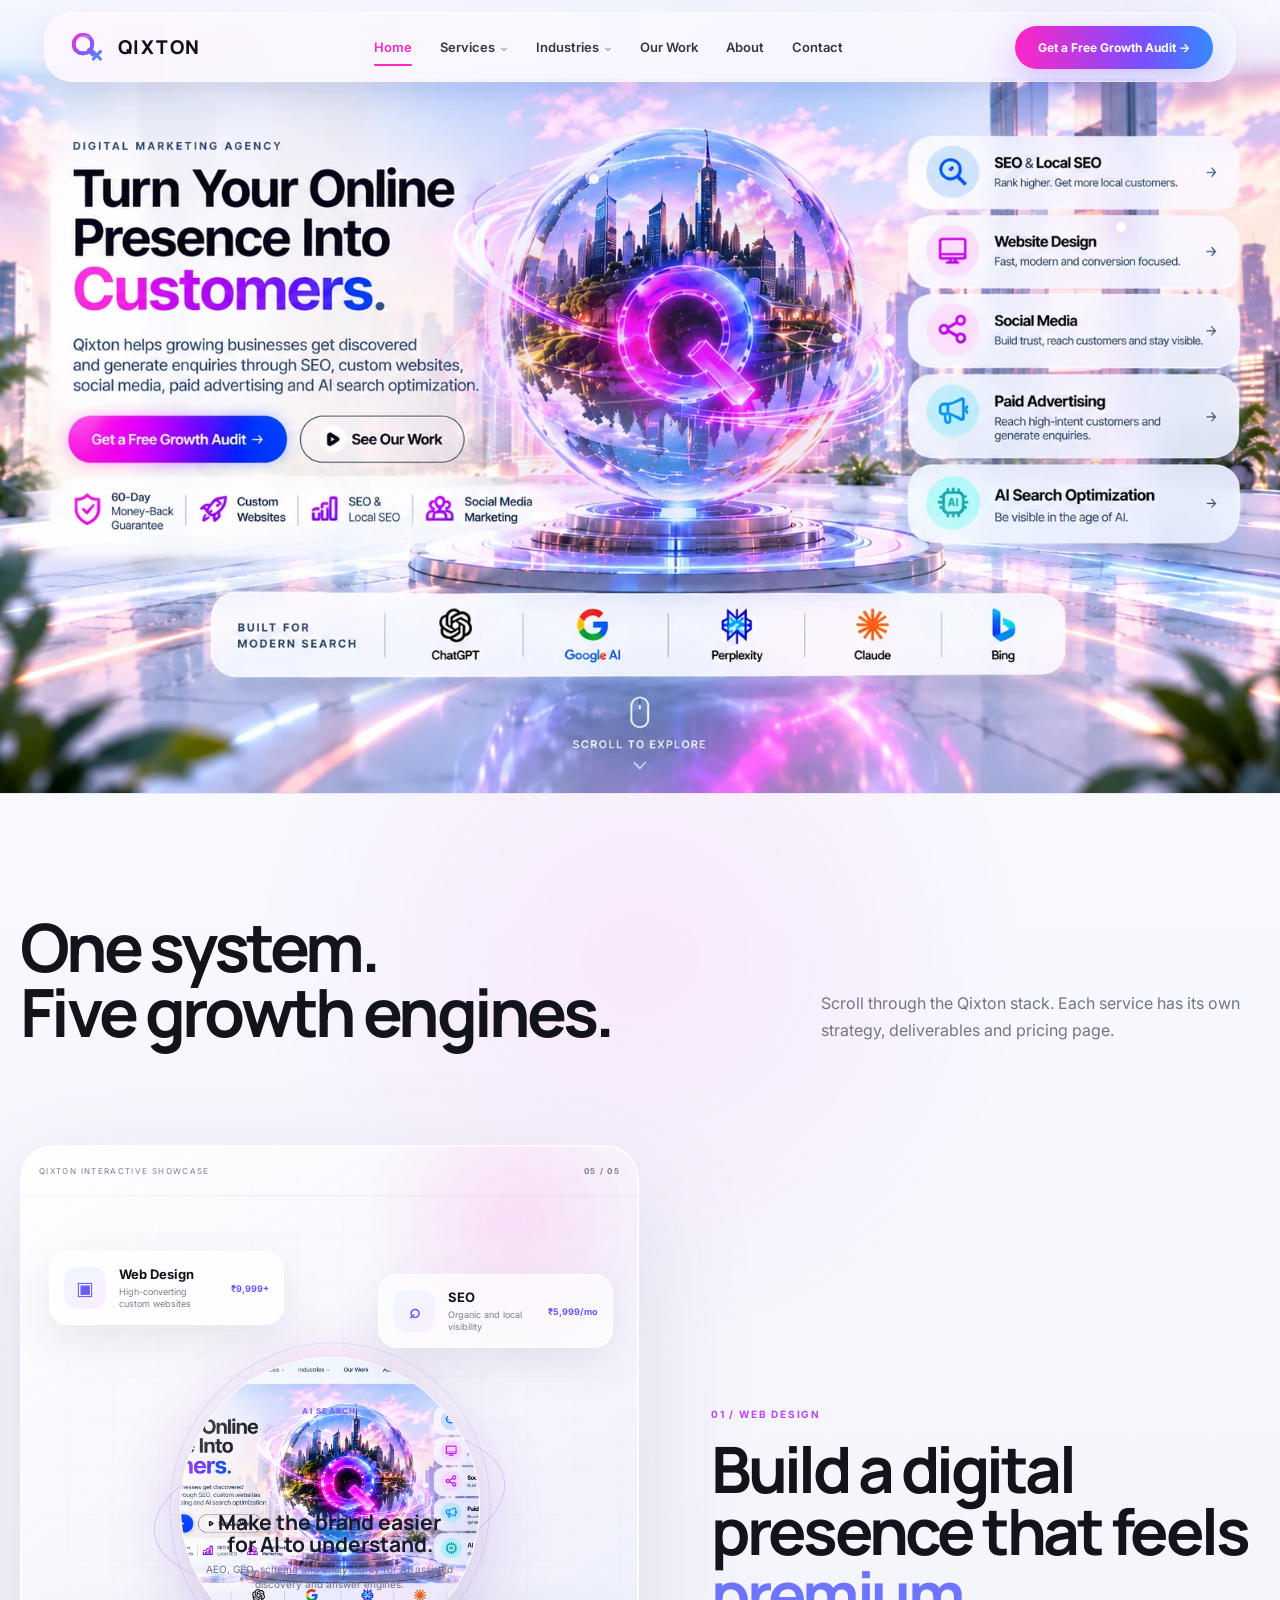
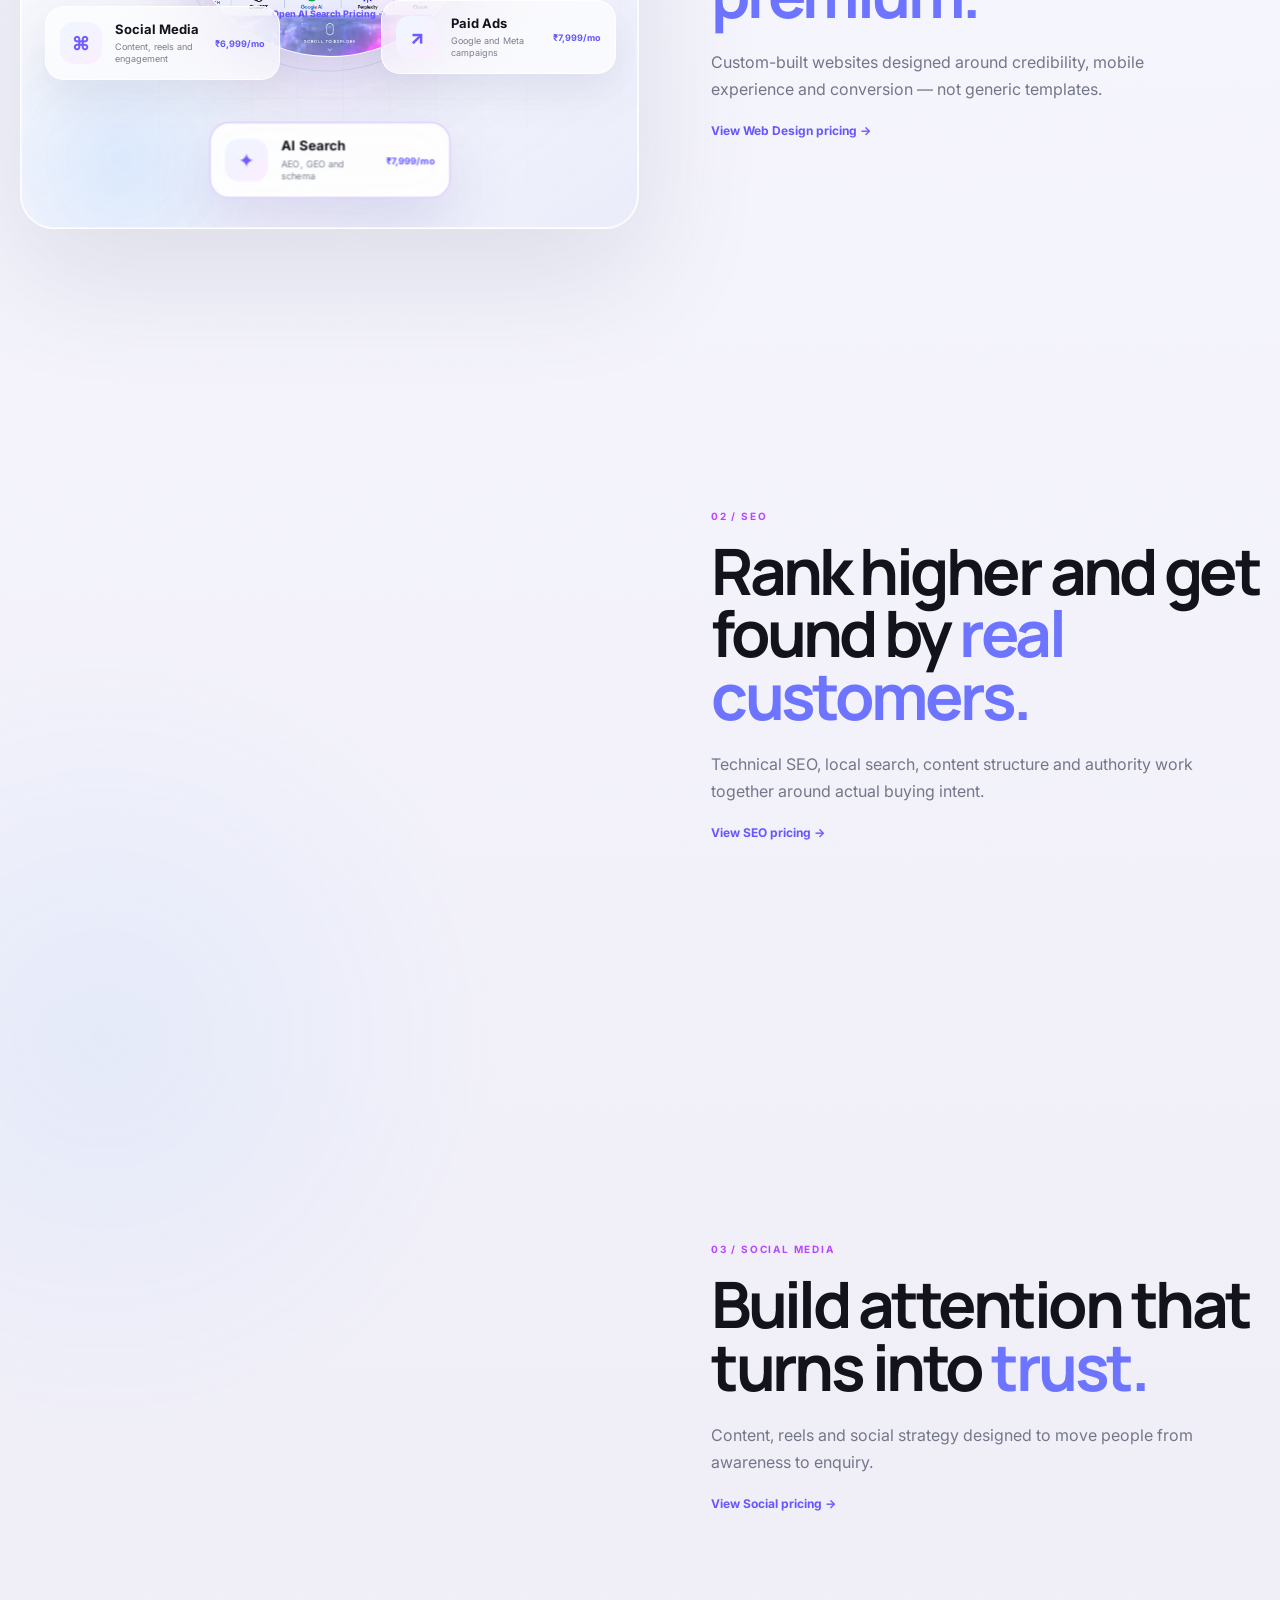
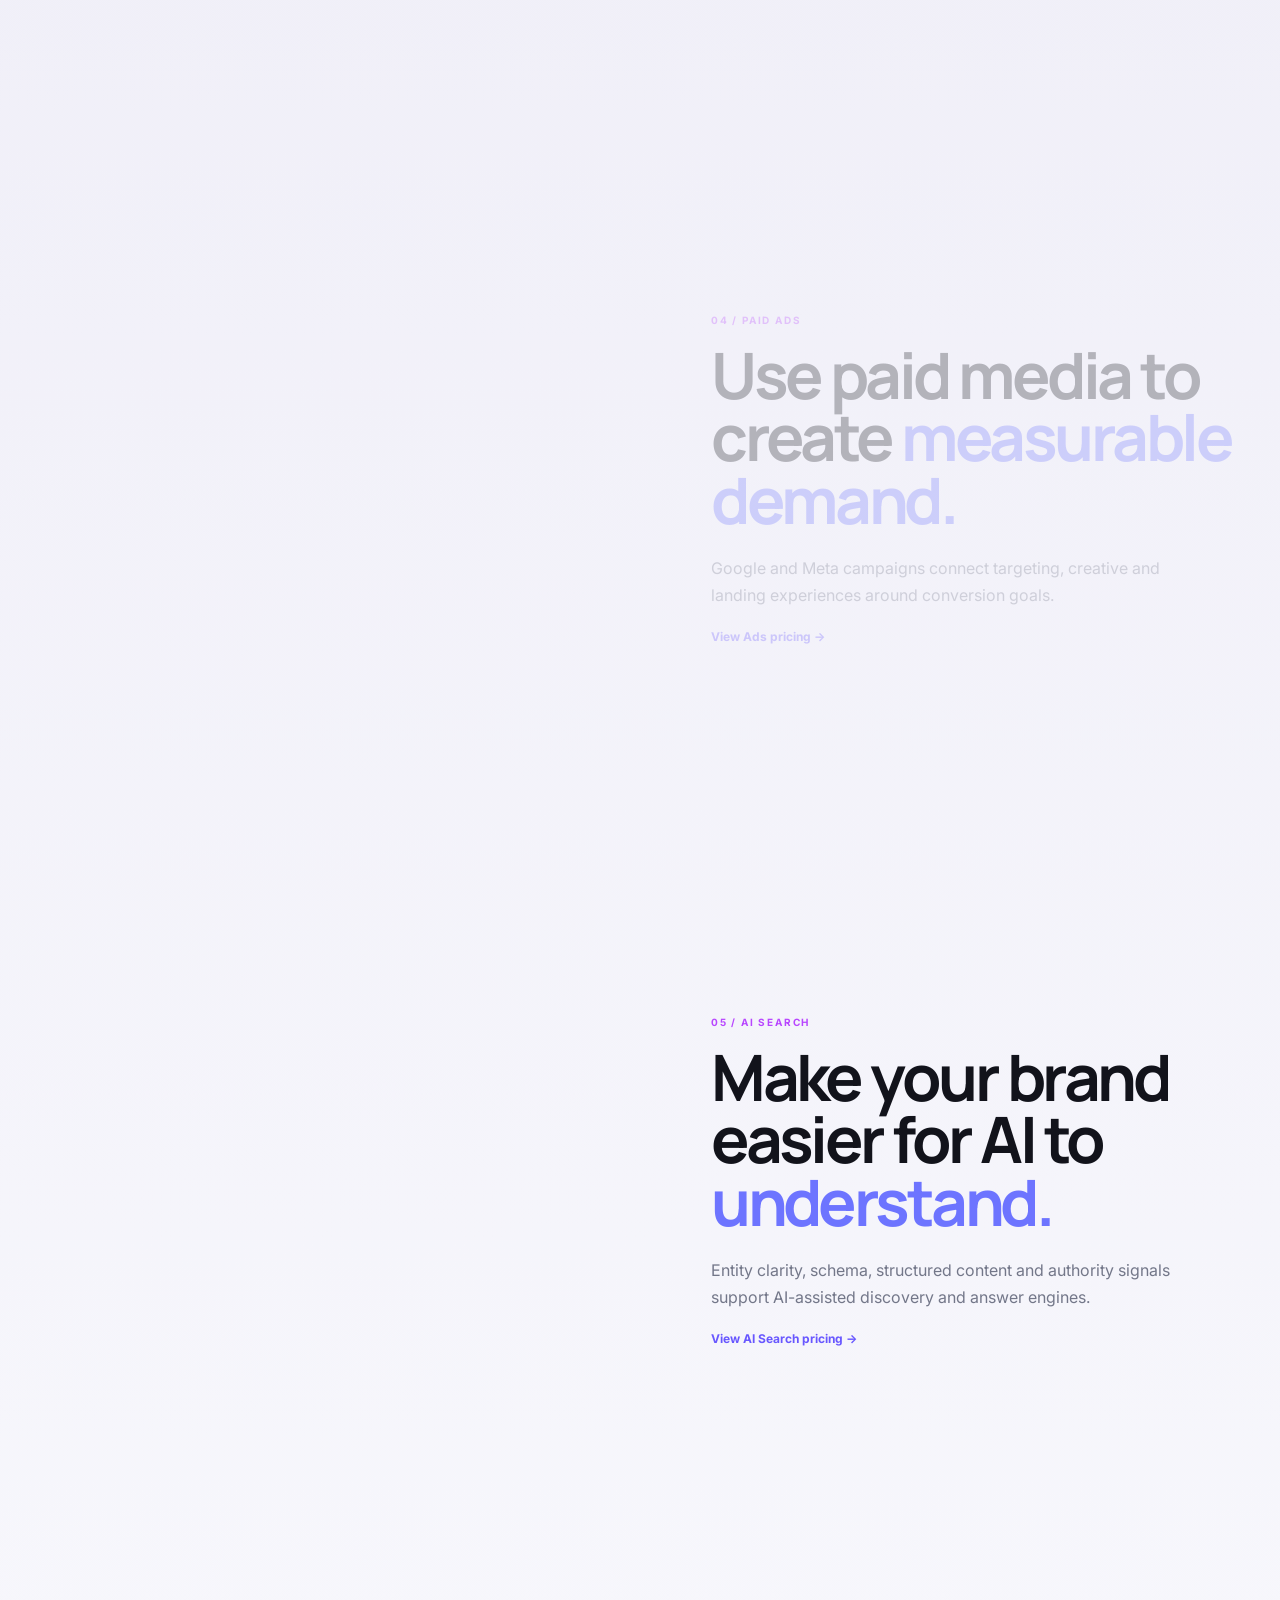
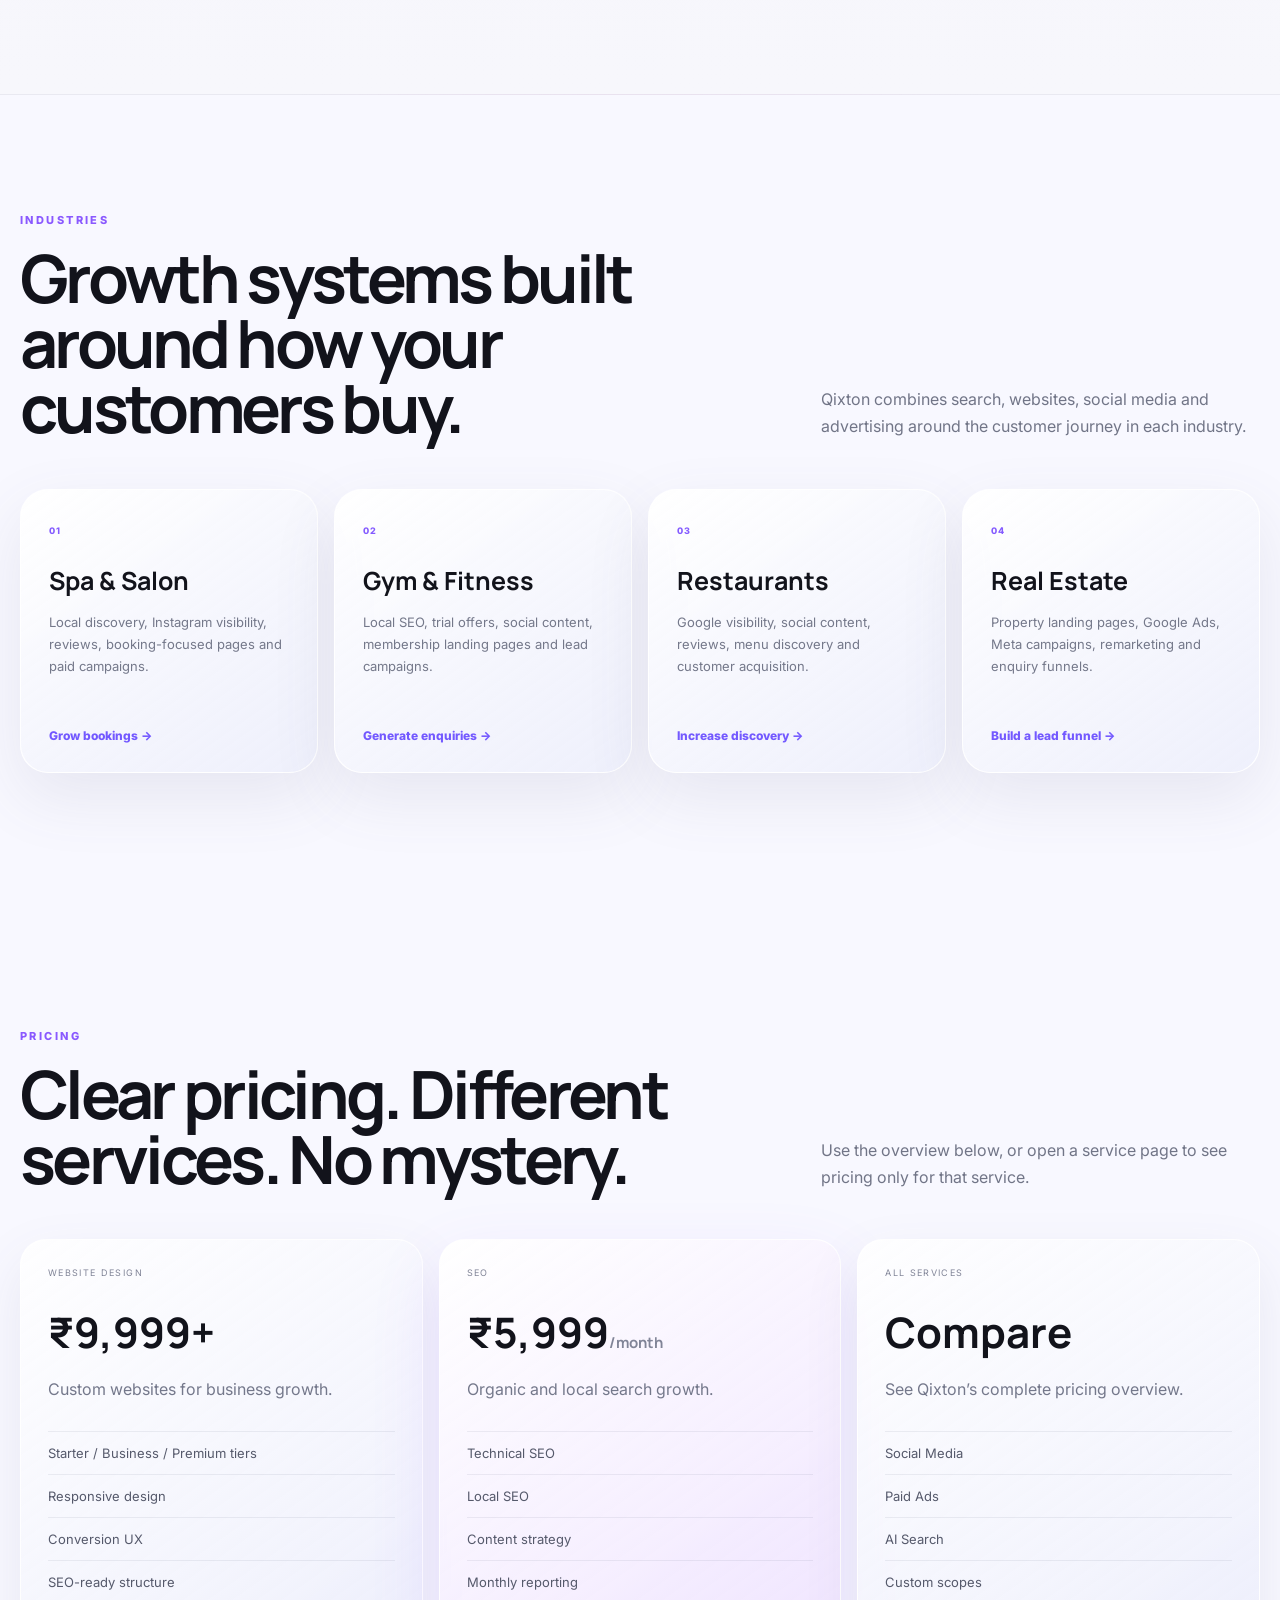
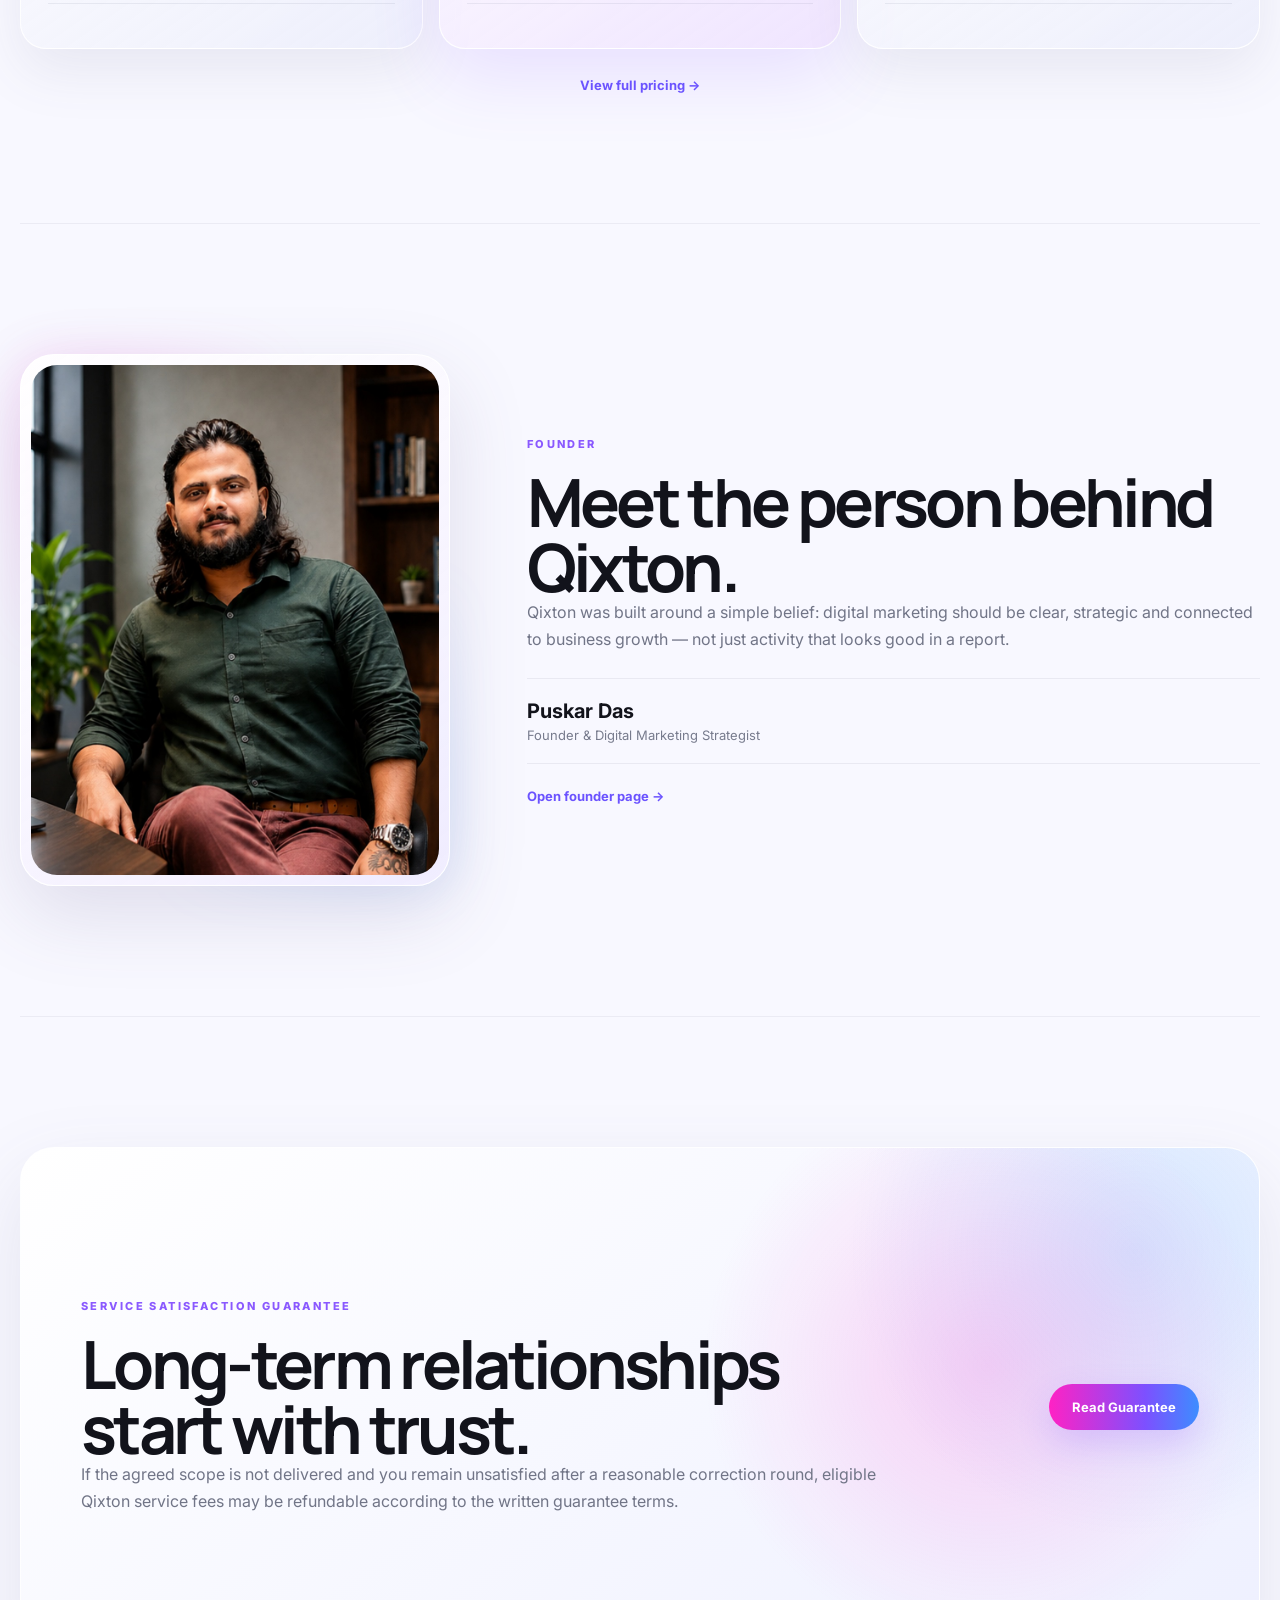
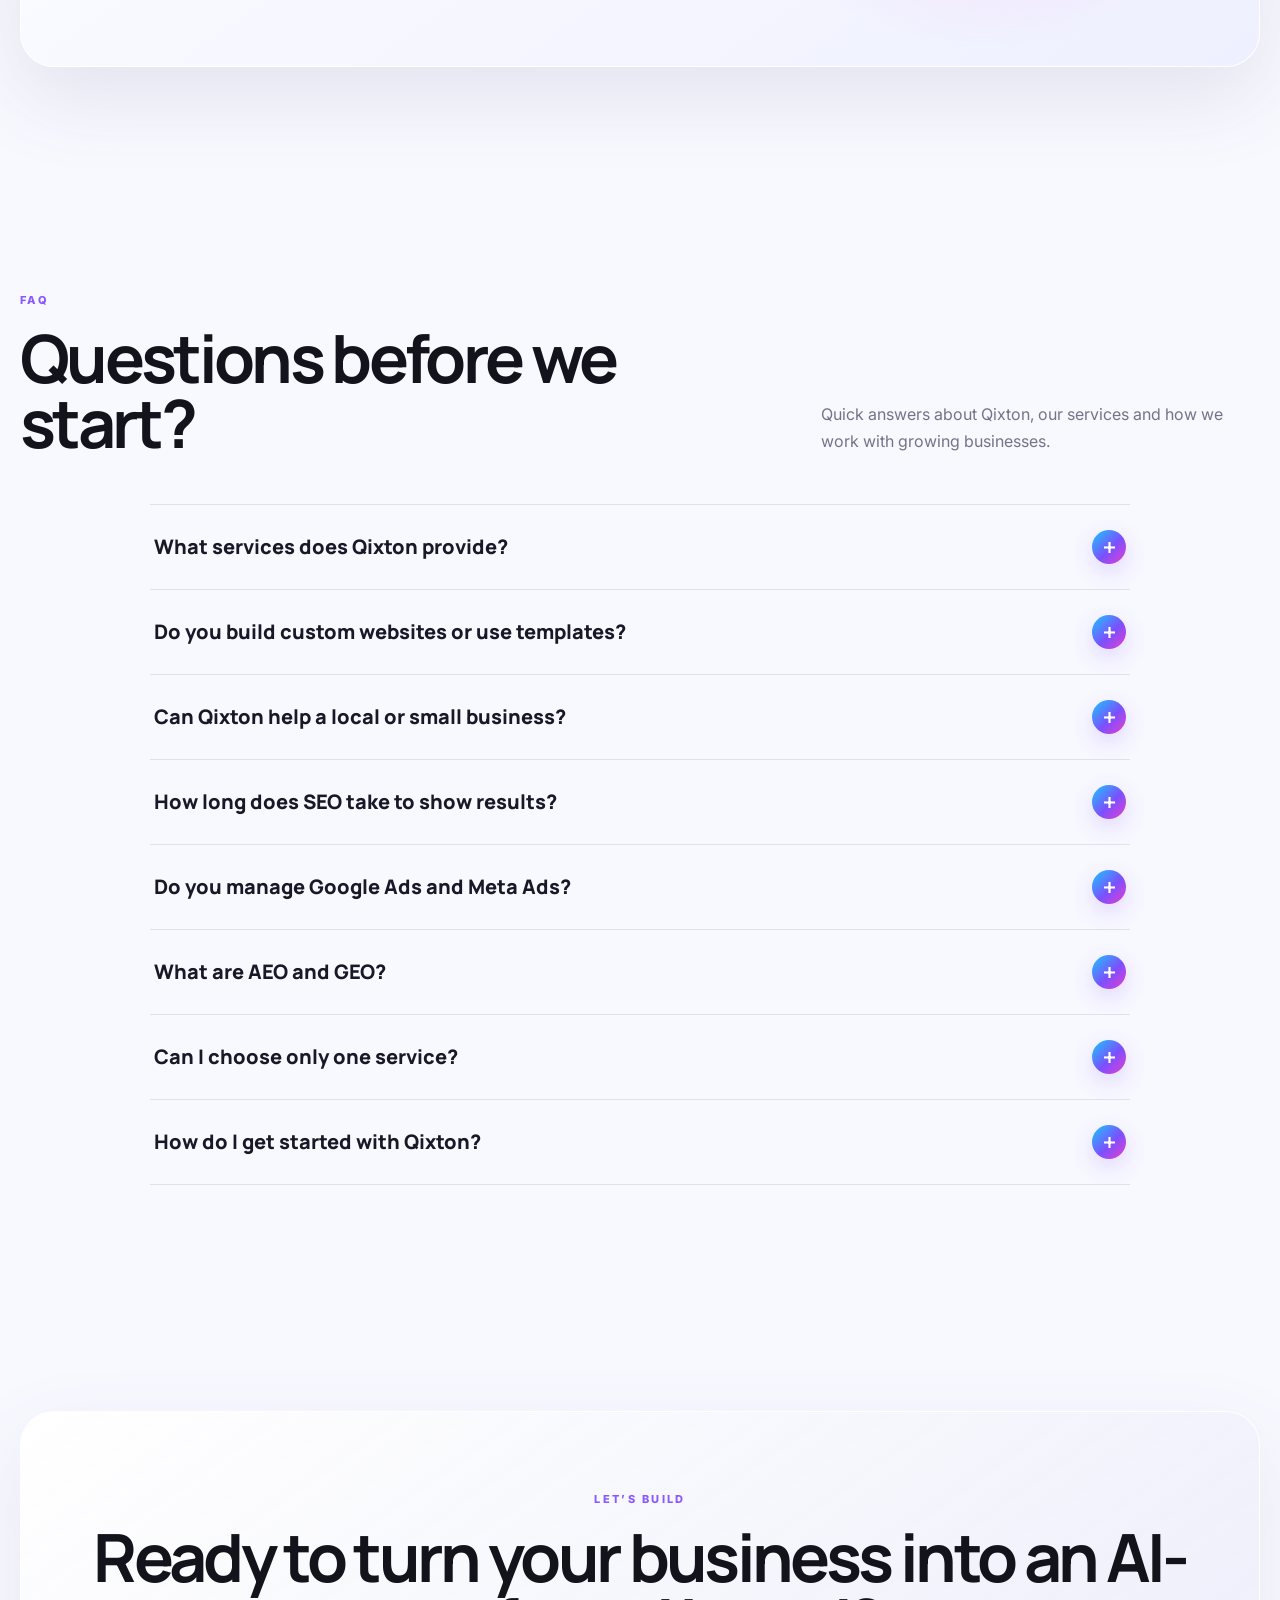
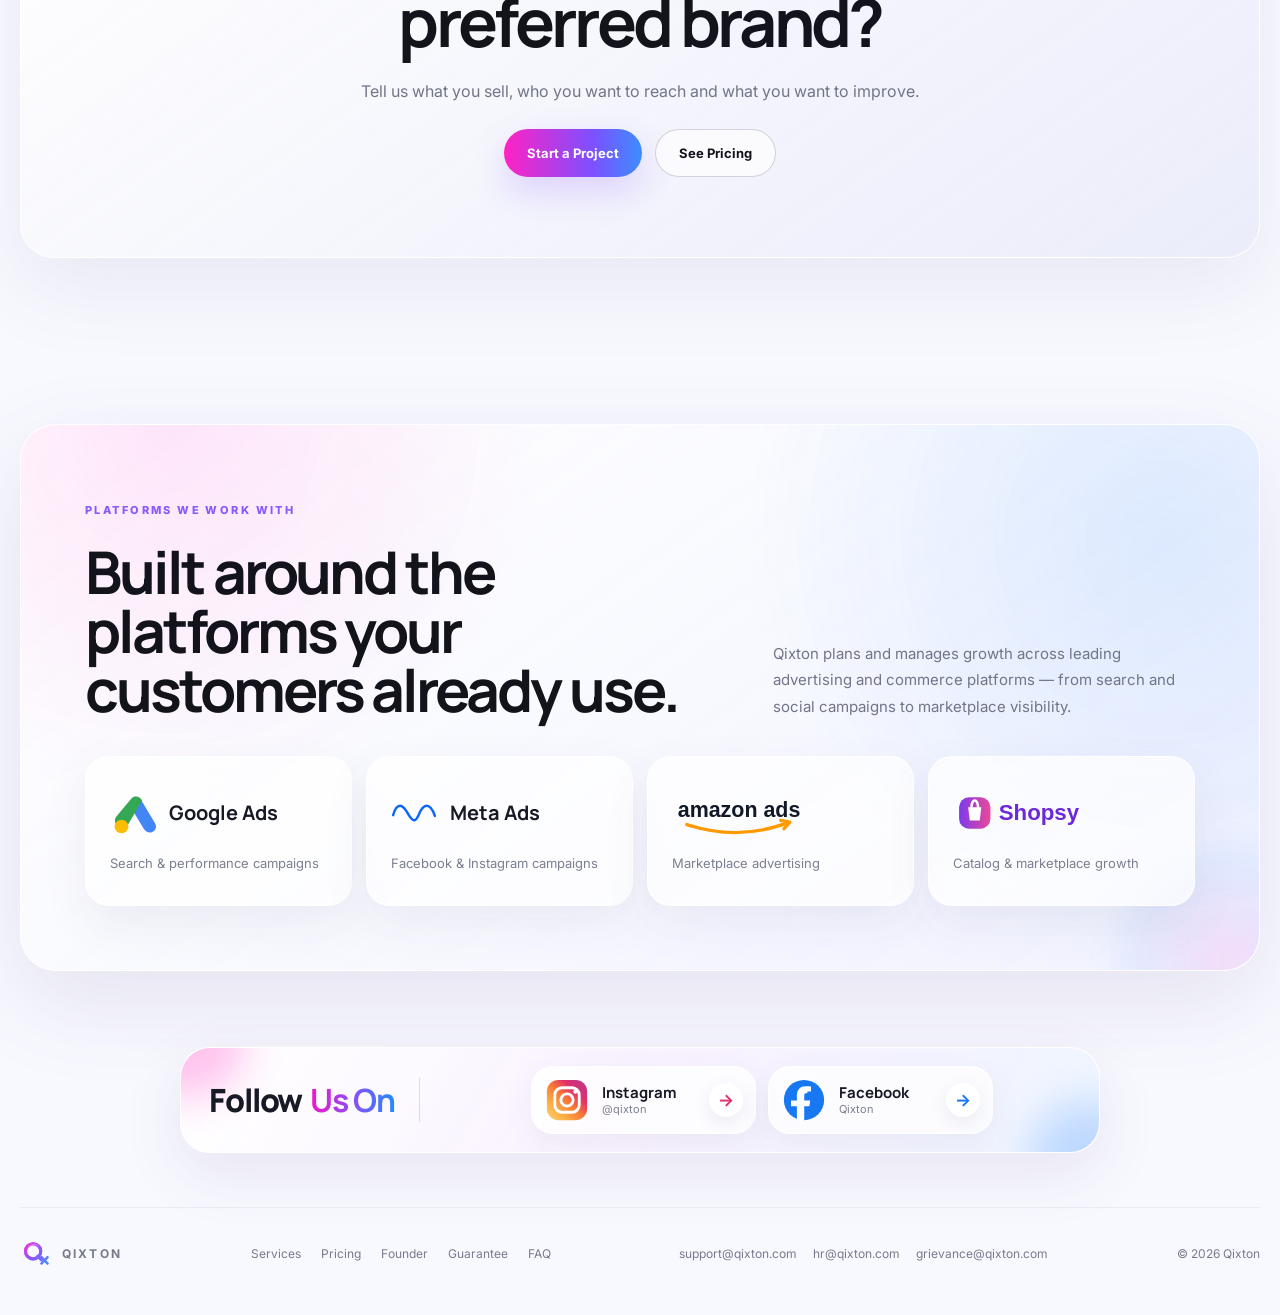
==== commit b8a370af: "Add files via upload" ====
--- a/index.html
+++ b/index.html
@@ -2,6 +2,15 @@
 
 <html lang="en">
 <head>
+<!-- Google tag (gtag.js) -->
+<script async src="https://www.googletagmanager.com/gtag/js?id=G-8XPJ436L1E"></script>
+<script>
+  window.dataLayer = window.dataLayer || [];
+  function gtag(){dataLayer.push(arguments);}
+  gtag('js', new Date());
+  gtag('config', 'G-8XPJ436L1E');
+</script>
+
 <meta charset="utf-8"/>
 <meta content="width=device-width, initial-scale=1" name="viewport"/>
 <meta content="Qixton helps growing businesses generate enquiries through SEO, custom websites, social media, paid advertising and AI search optimization." name="description"/>
@@ -13,6 +22,79 @@
 <link crossorigin="" href="https://fonts.gstatic.com" rel="preconnect"/>
 <link href="https://fonts.googleapis.com/css2?family=Inter:wght@400;500;600;700;800&amp;family=Manrope:wght@600;700;800&amp;display=swap" rel="stylesheet"/>
 <link href="style.css" rel="stylesheet"/>
+
+<script type="application/ld+json">
+{
+  "@context": "https://schema.org",
+  "@type": "FAQPage",
+  "mainEntity": [
+    {
+      "@type": "Question",
+      "name": "What services does Qixton provide?",
+      "acceptedAnswer": {
+        "@type": "Answer",
+        "text": "Qixton provides custom website design and development, SEO and local SEO, social media marketing, Google and Meta advertising, online reputation support, and AI search optimization including AEO and GEO."
+      }
+    },
+    {
+      "@type": "Question",
+      "name": "Do you build custom websites or use templates?",
+      "acceptedAnswer": {
+        "@type": "Answer",
+        "text": "Our website projects are built around the business, brand and conversion goals. We focus on responsive design, clear user journeys, performance and an SEO-ready structure rather than simply dropping content into a generic layout."
+      }
+    },
+    {
+      "@type": "Question",
+      "name": "Can Qixton help a local or small business?",
+      "acceptedAnswer": {
+        "@type": "Answer",
+        "text": "Yes. We work with local businesses, startups and growing brands. The strategy can focus on local search visibility, enquiries, bookings, calls, social growth or paid lead generation depending on the business goal."
+      }
+    },
+    {
+      "@type": "Question",
+      "name": "How long does SEO take to show results?",
+      "acceptedAnswer": {
+        "@type": "Answer",
+        "text": "SEO is a long-term growth channel rather than an instant result. Timing depends on your website, competition, location, search demand and current authority. We focus on measurable improvements in visibility, relevant traffic and enquiries instead of guaranteeing a specific ranking date."
+      }
+    },
+    {
+      "@type": "Question",
+      "name": "Do you manage Google Ads and Meta Ads?",
+      "acceptedAnswer": {
+        "@type": "Answer",
+        "text": "Yes. Qixton can plan and manage paid campaigns across Google, Facebook and Instagram, including targeting, campaign structure, creative direction, landing-page alignment and performance tracking."
+      }
+    },
+    {
+      "@type": "Question",
+      "name": "What are AEO and GEO?",
+      "acceptedAnswer": {
+        "@type": "Answer",
+        "text": "AEO and GEO help make your business content easier for search engines and AI-assisted discovery systems to understand. This can include structured content, schema, entity clarity, useful FAQs and stronger authority signals."
+      }
+    },
+    {
+      "@type": "Question",
+      "name": "Can I choose only one service?",
+      "acceptedAnswer": {
+        "@type": "Answer",
+        "text": "Yes. You can start with a single service such as website design, SEO, social media or paid ads, or combine services when an integrated strategy makes more sense for your goals."
+      }
+    },
+    {
+      "@type": "Question",
+      "name": "How do I get started with Qixton?",
+      "acceptedAnswer": {
+        "@type": "Answer",
+        "text": "Start by sending us your business details and what you want to improve. We can review your current online presence, discuss the goal and recommend an appropriate service or package before the project begins."
+      }
+    }
+  ]
+}
+</script>
 </head>
 <body>
 <div aria-hidden="true" class="cursor-glow"></div>
@@ -171,6 +253,48 @@
 </section>
 <section class="guarantee-light shell">
 <div class="guarantee-card"><div><div class="section-kicker">SERVICE SATISFACTION GUARANTEE</div><h2>Long-term relationships start with trust.</h2><p>If the agreed scope is not delivered and you remain unsatisfied after a reasonable correction round, eligible Qixton service fees may be refundable according to the written guarantee terms.</p></div><a class="gradient-btn" href="guarantee.html">Read Guarantee</a></div>
+</section>
+
+<section class="faq-light shell" id="faq">
+  <div class="section-kicker">FAQ</div>
+  <div class="section-heading faq-heading">
+    <h2>Questions before we start?</h2>
+    <p>Quick answers about Qixton, our services and how we work with growing businesses.</p>
+  </div>
+  <div class="faq-list">
+    <details class="faq-item">
+      <summary>What services does Qixton provide?<span aria-hidden="true">+</span></summary>
+      <div class="faq-answer"><p>Qixton provides custom website design and development, SEO and local SEO, social media marketing, Google and Meta advertising, online reputation support, and AI search optimization including AEO and GEO.</p></div>
+    </details>
+    <details class="faq-item">
+      <summary>Do you build custom websites or use templates?<span aria-hidden="true">+</span></summary>
+      <div class="faq-answer"><p>Our website projects are built around the business, brand and conversion goals. We focus on responsive design, clear user journeys, performance and an SEO-ready structure rather than simply dropping content into a generic layout.</p></div>
+    </details>
+    <details class="faq-item">
+      <summary>Can Qixton help a local or small business?<span aria-hidden="true">+</span></summary>
+      <div class="faq-answer"><p>Yes. We work with local businesses, startups and growing brands. The strategy can focus on local search visibility, enquiries, bookings, calls, social growth or paid lead generation depending on the business goal.</p></div>
+    </details>
+    <details class="faq-item">
+      <summary>How long does SEO take to show results?<span aria-hidden="true">+</span></summary>
+      <div class="faq-answer"><p>SEO is a long-term growth channel rather than an instant result. Timing depends on your website, competition, location, search demand and current authority. We focus on measurable improvements in visibility, relevant traffic and enquiries instead of guaranteeing a specific ranking date.</p></div>
+    </details>
+    <details class="faq-item">
+      <summary>Do you manage Google Ads and Meta Ads?<span aria-hidden="true">+</span></summary>
+      <div class="faq-answer"><p>Yes. Qixton can plan and manage paid campaigns across Google, Facebook and Instagram, including targeting, campaign structure, creative direction, landing-page alignment and performance tracking.</p></div>
+    </details>
+    <details class="faq-item">
+      <summary>What are AEO and GEO?<span aria-hidden="true">+</span></summary>
+      <div class="faq-answer"><p>AEO and GEO help make your business content easier for search engines and AI-assisted discovery systems to understand. This can include structured content, schema, entity clarity, useful FAQs and stronger authority signals.</p></div>
+    </details>
+    <details class="faq-item">
+      <summary>Can I choose only one service?<span aria-hidden="true">+</span></summary>
+      <div class="faq-answer"><p>Yes. You can start with a single service such as website design, SEO, social media or paid ads, or combine services when an integrated strategy makes more sense for your goals.</p></div>
+    </details>
+    <details class="faq-item">
+      <summary>How do I get started with Qixton?<span aria-hidden="true">+</span></summary>
+      <div class="faq-answer"><p>Start by sending us your business details and what you want to improve. We can review your current online presence, discuss the goal and recommend an appropriate service or package before the project begins.</p></div>
+    </details>
+  </div>
 </section>
 <section class="contact-light shell" id="contact">
 <div class="contact-card"><div class="section-kicker">LET’S BUILD</div><h2>Ready to turn your business into an AI-preferred brand?</h2><p>Tell us what you sell, who you want to reach and what you want to improve.</p><div class="contact-actions"><a class="gradient-btn" href="contact-form.html">Start a Project</a><a class="outline-btn" href="pricing.html">See Pricing</a></div></div>
@@ -220,7 +344,7 @@
   </div>
 </section>
 </main>
-<footer class="footer-light shell"><div class="footer-brand"><img alt="" src="qx-mark.svg"/><b>QIXTON</b></div><div><a href="#services">Services</a><a href="pricing.html">Pricing</a><a href="founder.html">Founder</a><a href="guarantee.html">Guarantee</a></div><div class="footer-emails"><a href="mailto:support@qixton.com">support@qixton.com</a><a href="mailto:hr@qixton.com">hr@qixton.com</a><a href="mailto:grievance@qixton.com">grievance@qixton.com</a></div><span>© <span id="year"></span> Qixton</span></footer>
+<footer class="footer-light shell"><div class="footer-brand"><img alt="" src="qx-mark.svg"/><b>QIXTON</b></div><div><a href="#services">Services</a><a href="pricing.html">Pricing</a><a href="founder.html">Founder</a><a href="guarantee.html">Guarantee</a><a href="#faq">FAQ</a></div><div class="footer-emails"><a href="mailto:support@qixton.com">support@qixton.com</a><a href="mailto:hr@qixton.com">hr@qixton.com</a><a href="mailto:grievance@qixton.com">grievance@qixton.com</a></div><span>© <span id="year"></span> Qixton</span></footer>
 <script src="script.js"></script>
 </body>
 </html>
--- a/style.css
+++ b/style.css
@@ -1146,3 +1146,26 @@
   .stage-active-copy{width:146px!important}
   .social-follow-title{font-size:24px!important}
 }
+
+
+/* Qixton FAQ */
+.faq-light{padding-top:96px;padding-bottom:96px}
+.faq-heading{align-items:end}
+.faq-list{max-width:980px;margin:34px auto 0;border-top:1px solid rgba(84,88,116,.14)}
+.faq-item{border-bottom:1px solid rgba(84,88,116,.14)}
+.faq-item summary{list-style:none;cursor:pointer;display:flex;align-items:center;justify-content:space-between;gap:24px;padding:25px 4px;font-family:Manrope,Inter,sans-serif;font-size:20px;font-weight:800;line-height:1.3;color:#171927}
+.faq-item summary::-webkit-details-marker{display:none}
+.faq-item summary span{display:grid;place-items:center;flex:0 0 34px;width:34px;height:34px;border-radius:50%;background:linear-gradient(135deg,#18c9ff,#7b50ff 55%,#e93ecf);color:#fff;font-family:Inter,sans-serif;font-size:23px;font-weight:500;transition:transform .25s ease,box-shadow .25s ease;box-shadow:0 8px 22px rgba(110,74,255,.18)}
+.faq-item[open] summary span{transform:rotate(45deg)}
+.faq-answer{padding:0 58px 25px 4px}
+.faq-answer p{margin:0;color:#666a7d;font-size:16px;line-height:1.75}
+.faq-item summary:hover{color:#6752df}
+@media(max-width:720px){
+  .faq-light{padding-top:68px!important;padding-bottom:68px!important}
+  .faq-heading{align-items:start!important}
+  .faq-list{margin-top:24px!important}
+  .faq-item summary{padding:20px 0!important;font-size:17px!important;gap:14px!important}
+  .faq-item summary span{width:30px!important;height:30px!important;flex-basis:30px!important;font-size:20px!important}
+  .faq-answer{padding:0 42px 21px 0!important}
+  .faq-answer p{font-size:14px!important;line-height:1.65!important}
+}
